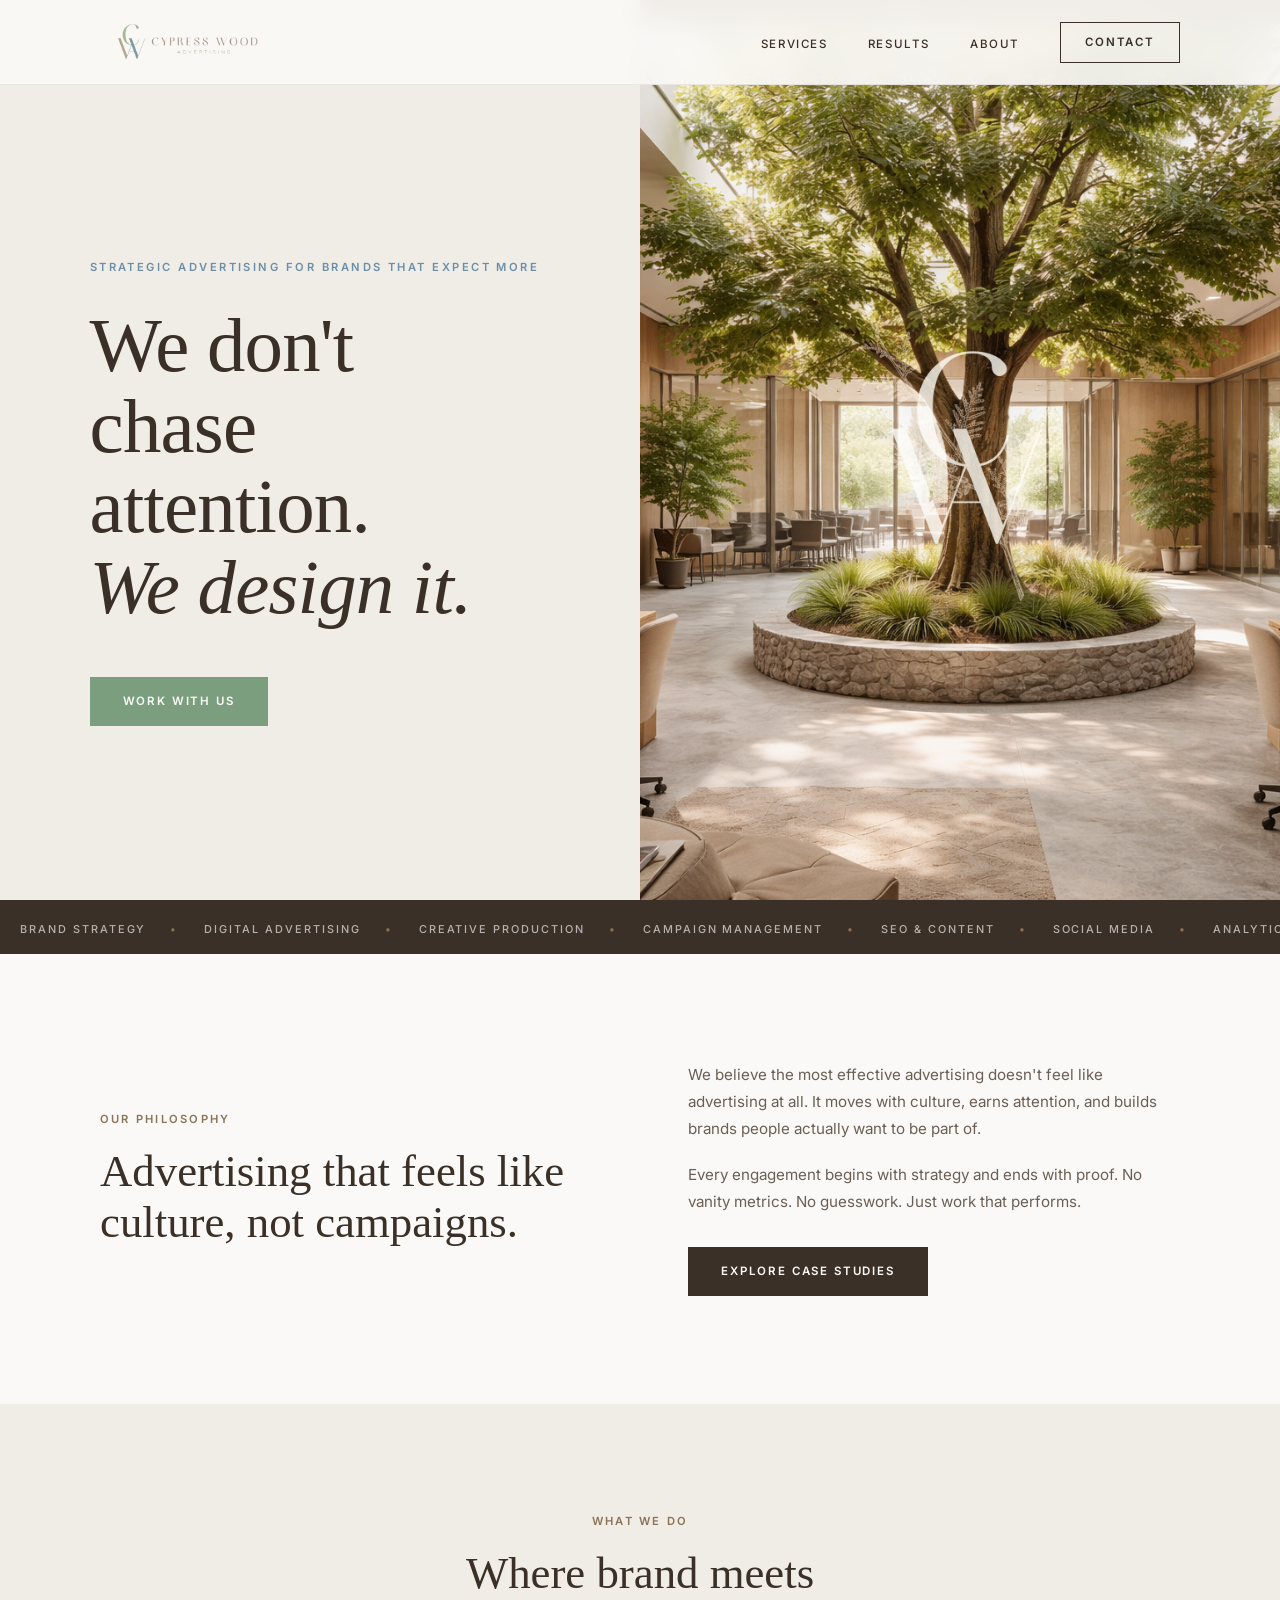
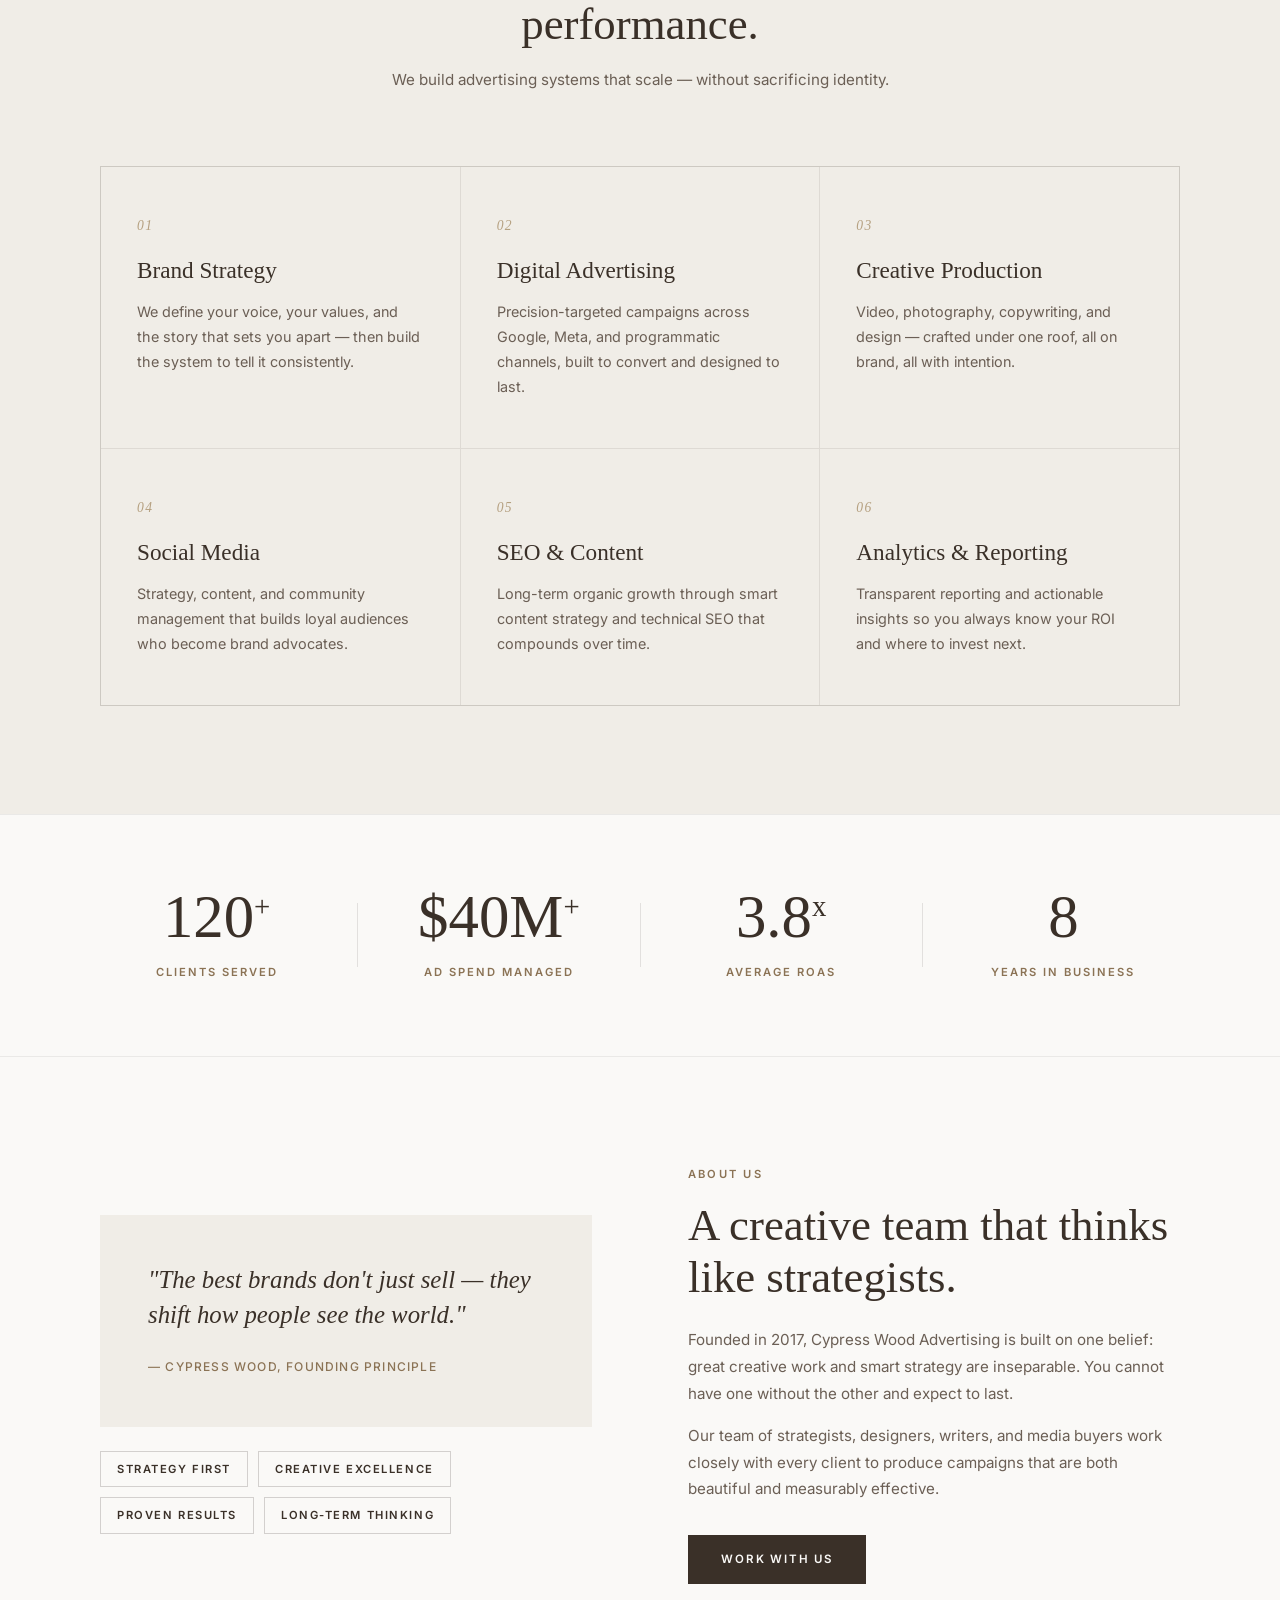
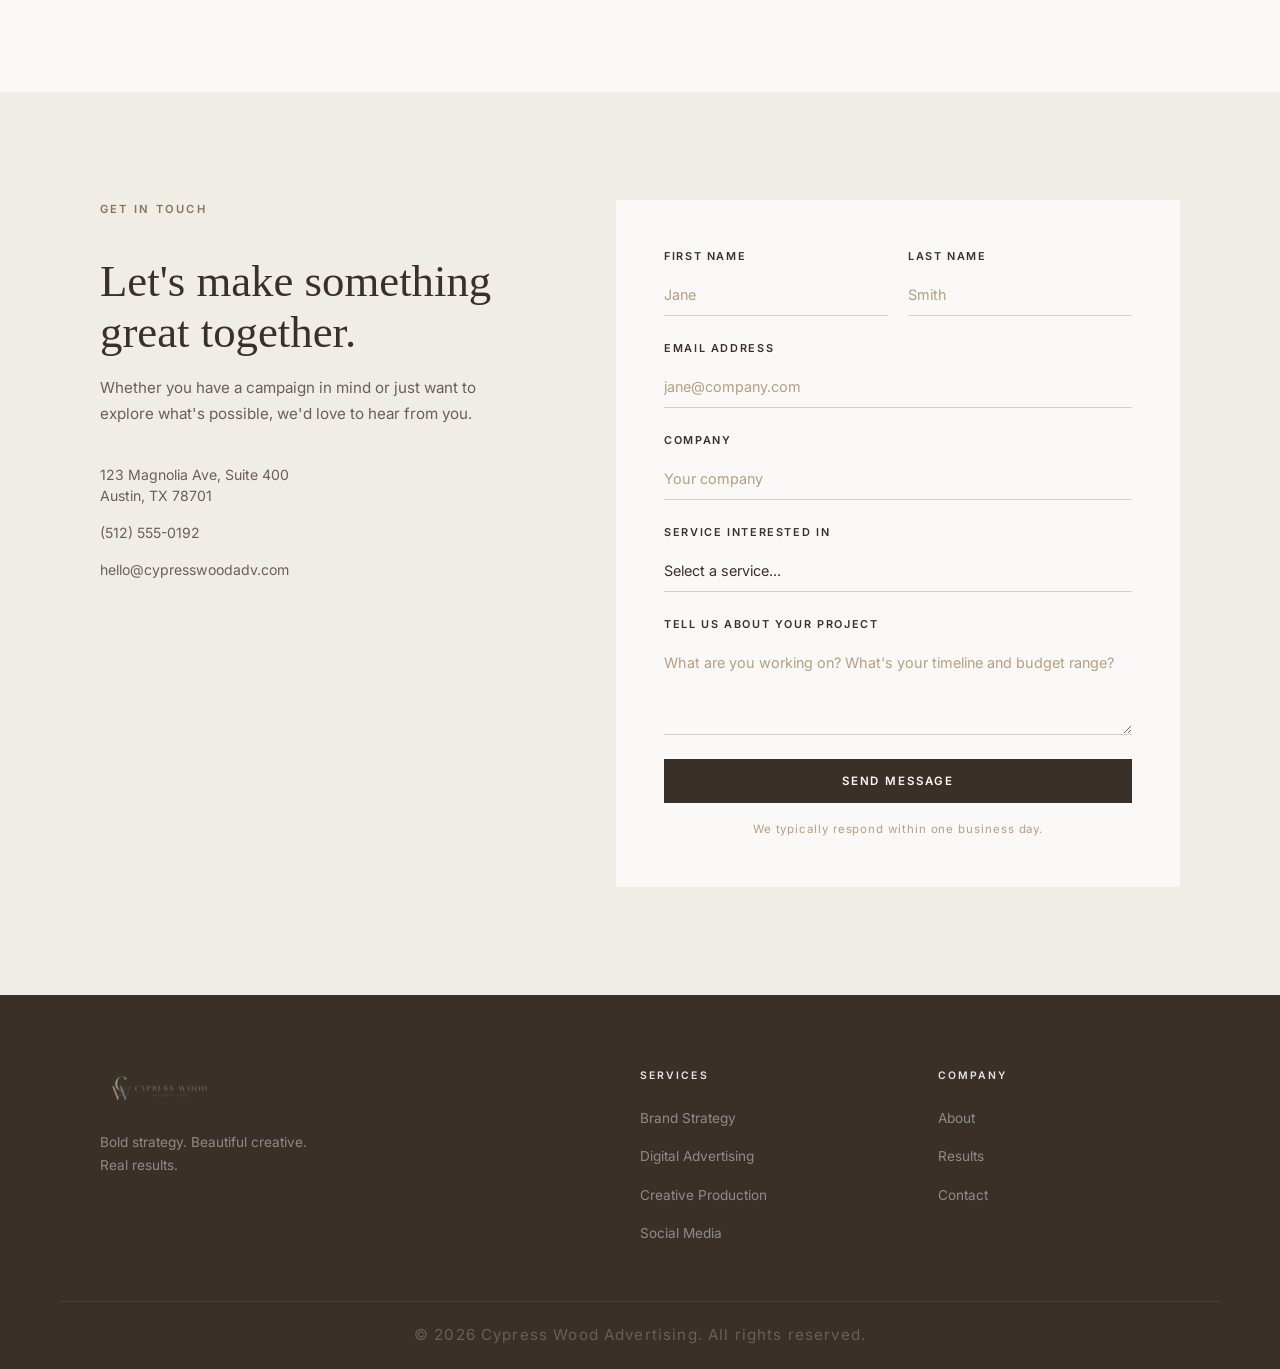
==== index.html @ 756e619f "Initial commit — Cypress Wood Advertising landing page" ====
<!DOCTYPE html>
<html lang="en">
<head>
  <meta charset="UTF-8" />
  <meta name="viewport" content="width=device-width, initial-scale=1.0" />
  <title>Cypress Wood Advertising</title>
  <link rel="stylesheet" href="css/styles.css" />
  <link rel="preconnect" href="https://fonts.googleapis.com" />
  <link rel="preconnect" href="https://fonts.gstatic.com" crossorigin />
  <link href="https://fonts.googleapis.com/css2?family=Cormorant+Garant:ital,wght@0,300;0,400;0,500;0,600;1,300;1,400;1,500&family=Inter:wght@300;400;500;600&display=swap" rel="stylesheet" />
</head>
<body>

  <!-- NAV -->
  <header class="nav-wrapper">
    <nav class="nav container">
      <a href="#" class="nav-logo">
        <img src="assets/images/logo.png" alt="Cypress Wood Advertising" class="logo-img" />
      </a>
      <ul class="nav-links">
        <li><a href="#services">Services</a></li>
        <li><a href="#work">Results</a></li>
        <li><a href="#about">About</a></li>
        <li><a href="#contact" class="btn btn-outline-nav">Contact</a></li>
      </ul>
      <button class="nav-toggle" aria-label="Toggle menu">
        <span></span><span></span><span></span>
      </button>
    </nav>
  </header>

  <!-- HERO -->
  <section class="hero">
    <div class="hero-left">
      <div class="hero-content">
        <p class="hero-eyebrow">Strategic Advertising for Brands That Expect More</p>
        <h1>We don't chase<br />attention.<br /><em>We design it.</em></h1>
        <a href="#contact" class="btn btn-hero">Work With Us</a>
      </div>
    </div>
    <div class="hero-right">
      <img src="assets/images/hero-bg.jpg" alt="Cypress Wood Advertising office" class="hero-img" />
      <img src="assets/images/logo-overlay.png" alt="" class="hero-overlay-logo" aria-hidden="true" />
    </div>
  </section>

  <!-- MARQUEE STRIP -->
  <div class="marquee-strip">
    <div class="marquee-track">
      <span>Brand Strategy</span><span class="dot">&bull;</span>
      <span>Digital Advertising</span><span class="dot">&bull;</span>
      <span>Creative Production</span><span class="dot">&bull;</span>
      <span>Campaign Management</span><span class="dot">&bull;</span>
      <span>SEO &amp; Content</span><span class="dot">&bull;</span>
      <span>Social Media</span><span class="dot">&bull;</span>
      <span>Analytics &amp; Reporting</span><span class="dot">&bull;</span>
      <span>Brand Strategy</span><span class="dot">&bull;</span>
      <span>Digital Advertising</span><span class="dot">&bull;</span>
      <span>Creative Production</span><span class="dot">&bull;</span>
      <span>Campaign Management</span><span class="dot">&bull;</span>
      <span>SEO &amp; Content</span><span class="dot">&bull;</span>
      <span>Social Media</span><span class="dot">&bull;</span>
      <span>Analytics &amp; Reporting</span><span class="dot">&bull;</span>
    </div>
  </div>

  <!-- INTRO SPLIT -->
  <section class="intro section" id="work">
    <div class="container intro-layout">
      <div class="intro-left">
        <p class="section-label">Our Philosophy</p>
        <h2>Advertising that feels like culture, not campaigns.</h2>
      </div>
      <div class="intro-right">
        <p>We believe the most effective advertising doesn't feel like advertising at all. It moves with culture, earns attention, and builds brands people actually want to be part of.</p>
        <p>Every engagement begins with strategy and ends with proof. No vanity metrics. No guesswork. Just work that performs.</p>
        <a href="#contact" class="btn btn-primary">Explore Case Studies</a>
      </div>
    </div>
  </section>

  <!-- SERVICES -->
  <section class="services section" id="services">
    <div class="container">
      <div class="section-header">
        <p class="section-label">What We Do</p>
        <h2>Where brand meets performance.</h2>
        <p class="section-sub">We build advertising systems that scale — without sacrificing identity.</p>
      </div>
      <div class="services-grid">
        <div class="service-card">
          <span class="service-num">01</span>
          <h3>Brand Strategy</h3>
          <p>We define your voice, your values, and the story that sets you apart — then build the system to tell it consistently.</p>
        </div>
        <div class="service-card">
          <span class="service-num">02</span>
          <h3>Digital Advertising</h3>
          <p>Precision-targeted campaigns across Google, Meta, and programmatic channels, built to convert and designed to last.</p>
        </div>
        <div class="service-card">
          <span class="service-num">03</span>
          <h3>Creative Production</h3>
          <p>Video, photography, copywriting, and design — crafted under one roof, all on brand, all with intention.</p>
        </div>
        <div class="service-card">
          <span class="service-num">04</span>
          <h3>Social Media</h3>
          <p>Strategy, content, and community management that builds loyal audiences who become brand advocates.</p>
        </div>
        <div class="service-card">
          <span class="service-num">05</span>
          <h3>SEO &amp; Content</h3>
          <p>Long-term organic growth through smart content strategy and technical SEO that compounds over time.</p>
        </div>
        <div class="service-card">
          <span class="service-num">06</span>
          <h3>Analytics &amp; Reporting</h3>
          <p>Transparent reporting and actionable insights so you always know your ROI and where to invest next.</p>
        </div>
      </div>
    </div>
  </section>

  <!-- STATS -->
  <section class="stats-section">
    <div class="container stats-grid">
      <div class="stat">
        <span class="stat-number">120<sup>+</sup></span>
        <span class="stat-label">Clients Served</span>
      </div>
      <div class="stat-divider"></div>
      <div class="stat">
        <span class="stat-number">$40M<sup>+</sup></span>
        <span class="stat-label">Ad Spend Managed</span>
      </div>
      <div class="stat-divider"></div>
      <div class="stat">
        <span class="stat-number">3.8<sup>x</sup></span>
        <span class="stat-label">Average ROAS</span>
      </div>
      <div class="stat-divider"></div>
      <div class="stat">
        <span class="stat-number">8</span>
        <span class="stat-label">Years in Business</span>
      </div>
    </div>
  </section>

  <!-- ABOUT -->
  <section class="about section" id="about">
    <div class="container about-layout">
      <div class="about-visual">
        <div class="about-quote">
          <blockquote>"The best brands don't just sell — they shift how people see the world."</blockquote>
          <cite>— Cypress Wood, Founding Principle</cite>
        </div>
        <div class="about-tags">
          <span>Strategy First</span>
          <span>Creative Excellence</span>
          <span>Proven Results</span>
          <span>Long-Term Thinking</span>
        </div>
      </div>
      <div class="about-text">
        <p class="section-label">About Us</p>
        <h2>A creative team that thinks like strategists.</h2>
        <p>Founded in 2017, Cypress Wood Advertising is built on one belief: great creative work and smart strategy are inseparable. You cannot have one without the other and expect to last.</p>
        <p>Our team of strategists, designers, writers, and media buyers work closely with every client to produce campaigns that are both beautiful and measurably effective.</p>
        <a href="#contact" class="btn btn-primary">Work With Us</a>
      </div>
    </div>
  </section>

  <!-- CONTACT -->
  <section class="contact section" id="contact">
    <div class="container contact-layout">
      <div class="contact-text">
        <p class="section-label">Get In Touch</p>
        <h2>Let's make something great together.</h2>
        <p>Whether you have a campaign in mind or just want to explore what's possible, we'd love to hear from you.</p>
        <ul class="contact-info">
          <li>123 Magnolia Ave, Suite 400<br />Austin, TX 78701</li>
          <li>(512) 555-0192</li>
          <li>hello@cypresswoodadv.com</li>
        </ul>
      </div>
      <form class="contact-form" id="contactForm" novalidate>
        <div class="form-row">
          <div class="form-group">
            <label for="firstName">First Name</label>
            <input type="text" id="firstName" name="firstName" placeholder="Jane" required />
          </div>
          <div class="form-group">
            <label for="lastName">Last Name</label>
            <input type="text" id="lastName" name="lastName" placeholder="Smith" required />
          </div>
        </div>
        <div class="form-group">
          <label for="email">Email Address</label>
          <input type="email" id="email" name="email" placeholder="jane@company.com" required />
        </div>
        <div class="form-group">
          <label for="company">Company</label>
          <input type="text" id="company" name="company" placeholder="Your company" />
        </div>
        <div class="form-group">
          <label for="service">Service Interested In</label>
          <select id="service" name="service">
            <option value="">Select a service...</option>
            <option value="brand-strategy">Brand Strategy</option>
            <option value="digital-advertising">Digital Advertising</option>
            <option value="creative-production">Creative Production</option>
            <option value="social-media">Social Media</option>
            <option value="seo-content">SEO &amp; Content</option>
            <option value="other">Other / Not Sure Yet</option>
          </select>
        </div>
        <div class="form-group">
          <label for="message">Tell Us About Your Project</label>
          <textarea id="message" name="message" rows="4" placeholder="What are you working on? What's your timeline and budget range?"></textarea>
        </div>
        <button type="submit" class="btn btn-primary btn-full">Send Message</button>
        <p class="form-note">We typically respond within one business day.</p>
      </form>
    </div>
  </section>

  <!-- FOOTER -->
  <footer class="footer">
    <div class="container footer-layout">
      <div class="footer-brand">
        <a href="#" class="nav-logo footer-logo">
          <img src="assets/images/logo.png" alt="Cypress Wood Advertising" class="logo-img logo-img-footer" />
        </a>
        <p>Bold strategy. Beautiful creative.<br />Real results.</p>
      </div>
      <div class="footer-links">
        <h4>Services</h4>
        <ul>
          <li><a href="#services">Brand Strategy</a></li>
          <li><a href="#services">Digital Advertising</a></li>
          <li><a href="#services">Creative Production</a></li>
          <li><a href="#services">Social Media</a></li>
        </ul>
      </div>
      <div class="footer-links">
        <h4>Company</h4>
        <ul>
          <li><a href="#about">About</a></li>
          <li><a href="#work">Results</a></li>
          <li><a href="#contact">Contact</a></li>
        </ul>
      </div>
    </div>
    <div class="footer-bottom container">
      <p>&copy; 2026 Cypress Wood Advertising. All rights reserved.</p>
    </div>
  </footer>

  <script src="js/main.js"></script>
</body>
</html>
---- css/styles.css ----
/* ===========================
   RESET & BASE
=========================== */
*, *::before, *::after {
  box-sizing: border-box;
  margin: 0;
  padding: 0;
}

html {
  scroll-behavior: smooth;
  font-size: 16px;
}

body {
  font-family: 'Inter', sans-serif;
  color: #3a3028;
  background: #faf9f7;
  line-height: 1.65;
}

img { max-width: 100%; display: block; }
a { text-decoration: none; color: inherit; }
ul { list-style: none; }

.container {
  max-width: 1160px;
  margin: 0 auto;
  padding: 0 40px;
}

.section { padding: 108px 0; }

/* ===========================
   TYPOGRAPHY
=========================== */
h1 {
  font-family: 'Cormorant Garant', Georgia, serif;
  font-size: clamp(3rem, 6vw, 5.5rem);
  font-weight: 400;
  line-height: 1.05;
  letter-spacing: -0.01em;
}

h1 em {
  font-style: italic;
  font-weight: 300;
}

h2 {
  font-family: 'Cormorant Garant', Georgia, serif;
  font-size: clamp(2rem, 3.5vw, 3rem);
  font-weight: 400;
  line-height: 1.15;
}

h3 {
  font-family: 'Cormorant Garant', Georgia, serif;
  font-size: 1.45rem;
  font-weight: 500;
  line-height: 1.2;
}

p {
  font-size: 0.95rem;
  color: #6b5f55;
  line-height: 1.75;
}

.section-label {
  font-family: 'Inter', sans-serif;
  font-size: 0.7rem;
  font-weight: 600;
  letter-spacing: 0.2em;
  text-transform: uppercase;
  color: #8b7355;
  margin-bottom: 16px;
  display: block;
}

.section-header {
  text-align: center;
  max-width: 580px;
  margin: 0 auto 72px;
}

.section-sub {
  margin-top: 16px;
  font-size: 0.95rem;
}

/* ===========================
   BUTTONS
=========================== */
.btn {
  display: inline-block;
  font-family: 'Inter', sans-serif;
  font-size: 0.72rem;
  font-weight: 600;
  letter-spacing: 0.16em;
  text-transform: uppercase;
  padding: 14px 32px;
  border: 1.5px solid transparent;
  cursor: pointer;
  transition: all 0.25s ease;
}

.btn-primary {
  background: #3a3028;
  color: #faf9f7;
  border-color: #3a3028;
}
.btn-primary:hover {
  background: #8b7355;
  border-color: #8b7355;
}

.btn-outline-nav {
  border-color: #3a3028;
  color: #3a3028;
  padding: 10px 24px;
}
.btn-outline-nav:hover {
  background: #3a3028;
  color: #faf9f7;
}

.btn-hero {
  border: 1.5px solid #7a9e7e;
  color: #faf9f7;
  background: #7a9e7e;
  margin-top: 48px;
}
.btn-hero:hover {
  background: #5f8563;
  border-color: #5f8563;
  color: #faf9f7;
}

.btn-full { width: 100%; text-align: center; }

/* ===========================
   LOGO
=========================== */
.nav-logo {
  display: flex;
  align-items: center;
}

.logo-img {
  height: 65px;
  width: auto;
  display: block;
}

.logo-img-footer {
  height: 44px;
  opacity: 0.85;
}

/* ===========================
   NAV
=========================== */
.nav-wrapper {
  position: fixed;
  top: 0; left: 0; right: 0;
  z-index: 100;
  background: rgba(250,249,247,0.92);
  backdrop-filter: blur(12px);
  border-bottom: 1px solid rgba(58,48,40,0.08);
  transition: box-shadow 0.3s;
}

.nav-wrapper.scrolled {
  box-shadow: 0 2px 20px rgba(58,48,40,0.07);
}

.nav {
  display: flex;
  align-items: center;
  justify-content: space-between;
  height: 84px;
}

.nav-links {
  display: flex;
  align-items: center;
  gap: 40px;
}

.nav-links > li > a:not(.btn) {
  font-size: 0.72rem;
  font-weight: 500;
  letter-spacing: 0.14em;
  text-transform: uppercase;
  color: #3a3028;
  transition: color 0.2s;
}

.nav-links > li > a:not(.btn):hover { color: #8b7355; }

.nav-toggle {
  display: none;
  flex-direction: column;
  gap: 5px;
  background: none;
  border: none;
  cursor: pointer;
  padding: 4px;
}

.nav-toggle span {
  display: block;
  width: 24px;
  height: 1.5px;
  background: #3a3028;
  transition: all 0.25s;
}

/* ===========================
   HERO
=========================== */
.hero {
  display: grid;
  grid-template-columns: 1fr 1fr;
  min-height: 100vh;
  overflow: hidden;
}

.hero-left {
  background: #f0ede7;
  display: flex;
  align-items: center;
  padding: 80px 56px 80px 7vw;
  padding-top: calc(84px + 80px);
}

.hero-content {
  max-width: 420px;
}

.hero-right {
  overflow: hidden;
  position: relative;
}

.hero-img {
  width: 100%;
  height: 100%;
  object-fit: cover;
  object-position: center top;
  display: block;
}

.hero-overlay-logo {
  position: absolute;
  top: 50%;
  left: 50%;
  transform: translate(-50%, -50%);
  width: 65%;
  max-width: 420px;
  mix-blend-mode: screen;
  opacity: 0.85;
  pointer-events: none;
}

.hero-eyebrow {
  font-size: 0.7rem;
  font-weight: 600;
  letter-spacing: 0.22em;
  text-transform: uppercase;
  color: #6b8fa8;
  margin-bottom: 28px;
  white-space: nowrap;
}

.hero h1 { color: #3a3028; }

/* ===========================
   MARQUEE
=========================== */
.marquee-strip {
  background: #3a3028;
  overflow: hidden;
  padding: 14px 0;
  white-space: nowrap;
}

.marquee-track {
  display: inline-block;
  animation: marquee 30s linear infinite;
}

.marquee-track span {
  font-size: 0.68rem;
  font-weight: 500;
  letter-spacing: 0.18em;
  text-transform: uppercase;
  color: rgba(250,249,247,0.65);
  padding: 0 20px;
}

.marquee-track .dot {
  color: #8b7355;
  padding: 0 4px;
  letter-spacing: 0;
}

@keyframes marquee {
  from { transform: translateX(0); }
  to   { transform: translateX(-50%); }
}

/* ===========================
   INTRO
=========================== */
.intro { background: #faf9f7; }

.intro-layout {
  display: grid;
  grid-template-columns: 1fr 1fr;
  gap: 96px;
  align-items: center;
}

.intro-left h2 { margin-top: 12px; }

.intro-right p { margin-bottom: 20px; }
.intro-right .btn { margin-top: 12px; }

/* ===========================
   SERVICES
=========================== */
.services { background: #f0ede7; }

.services-grid {
  display: grid;
  grid-template-columns: repeat(3, 1fr);
  gap: 1px;
  background: rgba(58,48,40,0.1);
  border: 1px solid rgba(58,48,40,0.1);
}

.service-card {
  background: #f0ede7;
  padding: 48px 36px;
  transition: background 0.25s;
}

.service-card:hover { background: #faf9f7; }

.service-num {
  display: block;
  font-family: 'Cormorant Garant', serif;
  font-size: 0.85rem;
  font-style: italic;
  color: #b5a080;
  margin-bottom: 20px;
  letter-spacing: 0.1em;
}

.service-card h3 { margin-bottom: 14px; color: #3a3028; }
.service-card p { font-size: 0.9rem; }

/* ===========================
   STATS
=========================== */
.stats-section {
  background: #faf9f7;
  border-top: 1px solid rgba(58,48,40,0.08);
  border-bottom: 1px solid rgba(58,48,40,0.08);
  padding: 72px 0;
}

.stats-grid {
  display: flex;
  align-items: center;
  justify-content: space-between;
  gap: 24px;
}

.stat { text-align: center; flex: 1; }

.stat-number {
  display: block;
  font-family: 'Cormorant Garant', Georgia, serif;
  font-size: 3.8rem;
  font-weight: 300;
  color: #3a3028;
  line-height: 1;
  margin-bottom: 10px;
}

.stat-number sup {
  font-size: 1.8rem;
  vertical-align: super;
  font-weight: 300;
}

.stat-label {
  font-size: 0.7rem;
  font-weight: 600;
  letter-spacing: 0.18em;
  text-transform: uppercase;
  color: #8b7355;
}

.stat-divider {
  width: 1px;
  height: 64px;
  background: rgba(58,48,40,0.12);
  flex-shrink: 0;
}

/* ===========================
   ABOUT
=========================== */
.about { background: #faf9f7; }

.about-layout {
  display: grid;
  grid-template-columns: 1fr 1fr;
  gap: 96px;
  align-items: center;
}

.about-quote {
  background: #f0ede7;
  padding: 48px;
  margin-bottom: 24px;
}

blockquote {
  font-family: 'Cormorant Garant', Georgia, serif;
  font-size: 1.55rem;
  font-style: italic;
  font-weight: 300;
  line-height: 1.4;
  color: #3a3028;
  margin-bottom: 20px;
}

cite {
  font-size: 0.75rem;
  font-weight: 500;
  letter-spacing: 0.1em;
  text-transform: uppercase;
  color: #8b7355;
  font-style: normal;
}

.about-tags {
  display: flex;
  flex-wrap: wrap;
  gap: 10px;
}

.about-tags span {
  font-size: 0.7rem;
  font-weight: 600;
  letter-spacing: 0.14em;
  text-transform: uppercase;
  color: #3a3028;
  border: 1.5px solid rgba(58,48,40,0.2);
  padding: 8px 16px;
}

.about-text h2 { margin-bottom: 24px; margin-top: 12px; }
.about-text p { margin-bottom: 16px; }
.about-text .btn { margin-top: 16px; }

/* ===========================
   CONTACT
=========================== */
.contact { background: #f0ede7; }

.contact-layout {
  display: grid;
  grid-template-columns: 1fr 1.3fr;
  gap: 96px;
  align-items: start;
}

.contact-text h2 { margin-bottom: 16px; margin-top: 12px; }
.contact-text > p { margin-bottom: 36px; }

.contact-info {
  display: flex;
  flex-direction: column;
  gap: 16px;
}

.contact-info li {
  font-size: 0.88rem;
  color: #6b5f55;
  line-height: 1.5;
}

/* Form */
.contact-form {
  background: #faf9f7;
  padding: 48px;
}

.form-row {
  display: grid;
  grid-template-columns: 1fr 1fr;
  gap: 20px;
}

.form-group {
  display: flex;
  flex-direction: column;
  gap: 8px;
  margin-bottom: 24px;
}

.form-group label {
  font-size: 0.68rem;
  font-weight: 600;
  letter-spacing: 0.15em;
  text-transform: uppercase;
  color: #3a3028;
}

.form-group input,
.form-group select,
.form-group textarea {
  padding: 12px 0;
  border: none;
  border-bottom: 1.5px solid rgba(58,48,40,0.2);
  background: transparent;
  font-family: 'Inter', sans-serif;
  font-size: 0.9rem;
  color: #3a3028;
  outline: none;
  transition: border-color 0.2s;
  border-radius: 0;
  appearance: none;
}

.form-group input::placeholder,
.form-group select::placeholder,
.form-group textarea::placeholder {
  color: #b5a080;
}

.form-group input:focus,
.form-group select:focus,
.form-group textarea:focus {
  border-bottom-color: #3a3028;
}

.form-group input.error,
.form-group select.error,
.form-group textarea.error {
  border-bottom-color: #a04040;
}

.form-group textarea { resize: vertical; }

.form-note {
  text-align: center;
  font-size: 0.72rem;
  letter-spacing: 0.08em;
  color: #b5a080;
  margin-top: 16px;
}

.form-success {
  text-align: center;
  padding: 48px 32px;
}

.form-success p:first-child {
  font-family: 'Cormorant Garant', serif;
  font-size: 2.5rem;
  font-style: italic;
  color: #3a3028;
  margin-bottom: 12px;
}

.form-success p:last-child {
  font-size: 0.85rem;
  letter-spacing: 0.1em;
  text-transform: uppercase;
  color: #8b7355;
}

/* ===========================
   FOOTER
=========================== */
.footer {
  background: #3a3028;
  color: rgba(250,249,247,0.55);
  padding-top: 72px;
}

.footer .logo-name { color: rgba(250,249,247,0.9); }
.footer .logo-sub { color: #b5a080; }

.footer-layout {
  display: grid;
  grid-template-columns: 2fr 1fr 1fr;
  gap: 56px;
  padding-bottom: 56px;
  border-bottom: 1px solid rgba(250,249,247,0.08);
}

.footer-brand .nav-logo { margin-bottom: 20px; }
.footer-brand p { font-size: 0.85rem; line-height: 1.7; color: rgba(250,249,247,0.45); }

.footer-links h4 {
  font-family: 'Inter', sans-serif;
  font-size: 0.65rem;
  font-weight: 600;
  letter-spacing: 0.2em;
  text-transform: uppercase;
  color: rgba(250,249,247,0.9);
  margin-bottom: 20px;
}

.footer-links ul { display: flex; flex-direction: column; gap: 12px; }

.footer-links a {
  font-size: 0.85rem;
  color: rgba(250,249,247,0.45);
  transition: color 0.2s;
}
.footer-links a:hover { color: #b5a080; }

.footer-bottom {
  padding: 20px 40px;
  font-size: 0.72rem;
  letter-spacing: 0.1em;
  text-align: center;
  color: rgba(250,249,247,0.3);
}

/* ===========================
   RESPONSIVE
=========================== */
@media (max-width: 960px) {
  .container { padding: 0 28px; }
  .services-grid { grid-template-columns: repeat(2, 1fr); }
  .stats-grid { flex-wrap: wrap; justify-content: center; gap: 40px; }
  .stat-divider { display: none; }
  .stat { min-width: 140px; }
  .intro-layout,
  .about-layout,
  .contact-layout { grid-template-columns: 1fr; gap: 56px; }
  .footer-layout { grid-template-columns: 1fr 1fr; }
  .footer-brand { grid-column: 1 / -1; }
}

@media (max-width: 640px) {
  .container { padding: 0 20px; }
  .section { padding: 72px 0; }

  .nav-links {
    display: none;
    flex-direction: column;
    align-items: flex-start;
    gap: 0;
    position: absolute;
    top: 76px; left: 0; right: 0;
    background: #faf9f7;
    border-bottom: 1px solid rgba(58,48,40,0.1);
    padding: 12px 20px 20px;
  }
  .nav-links.open { display: flex; }
  .nav-links li { width: 100%; padding: 12px 0; border-bottom: 1px solid rgba(58,48,40,0.06); }
  .nav-toggle { display: flex; }

  .services-grid { grid-template-columns: 1fr; }
  .form-row { grid-template-columns: 1fr; }
  .contact-form { padding: 28px 20px; }
  .about-quote { padding: 32px 24px; }
  .footer-layout { grid-template-columns: 1fr; }
  .footer-bottom { padding: 20px; }
}
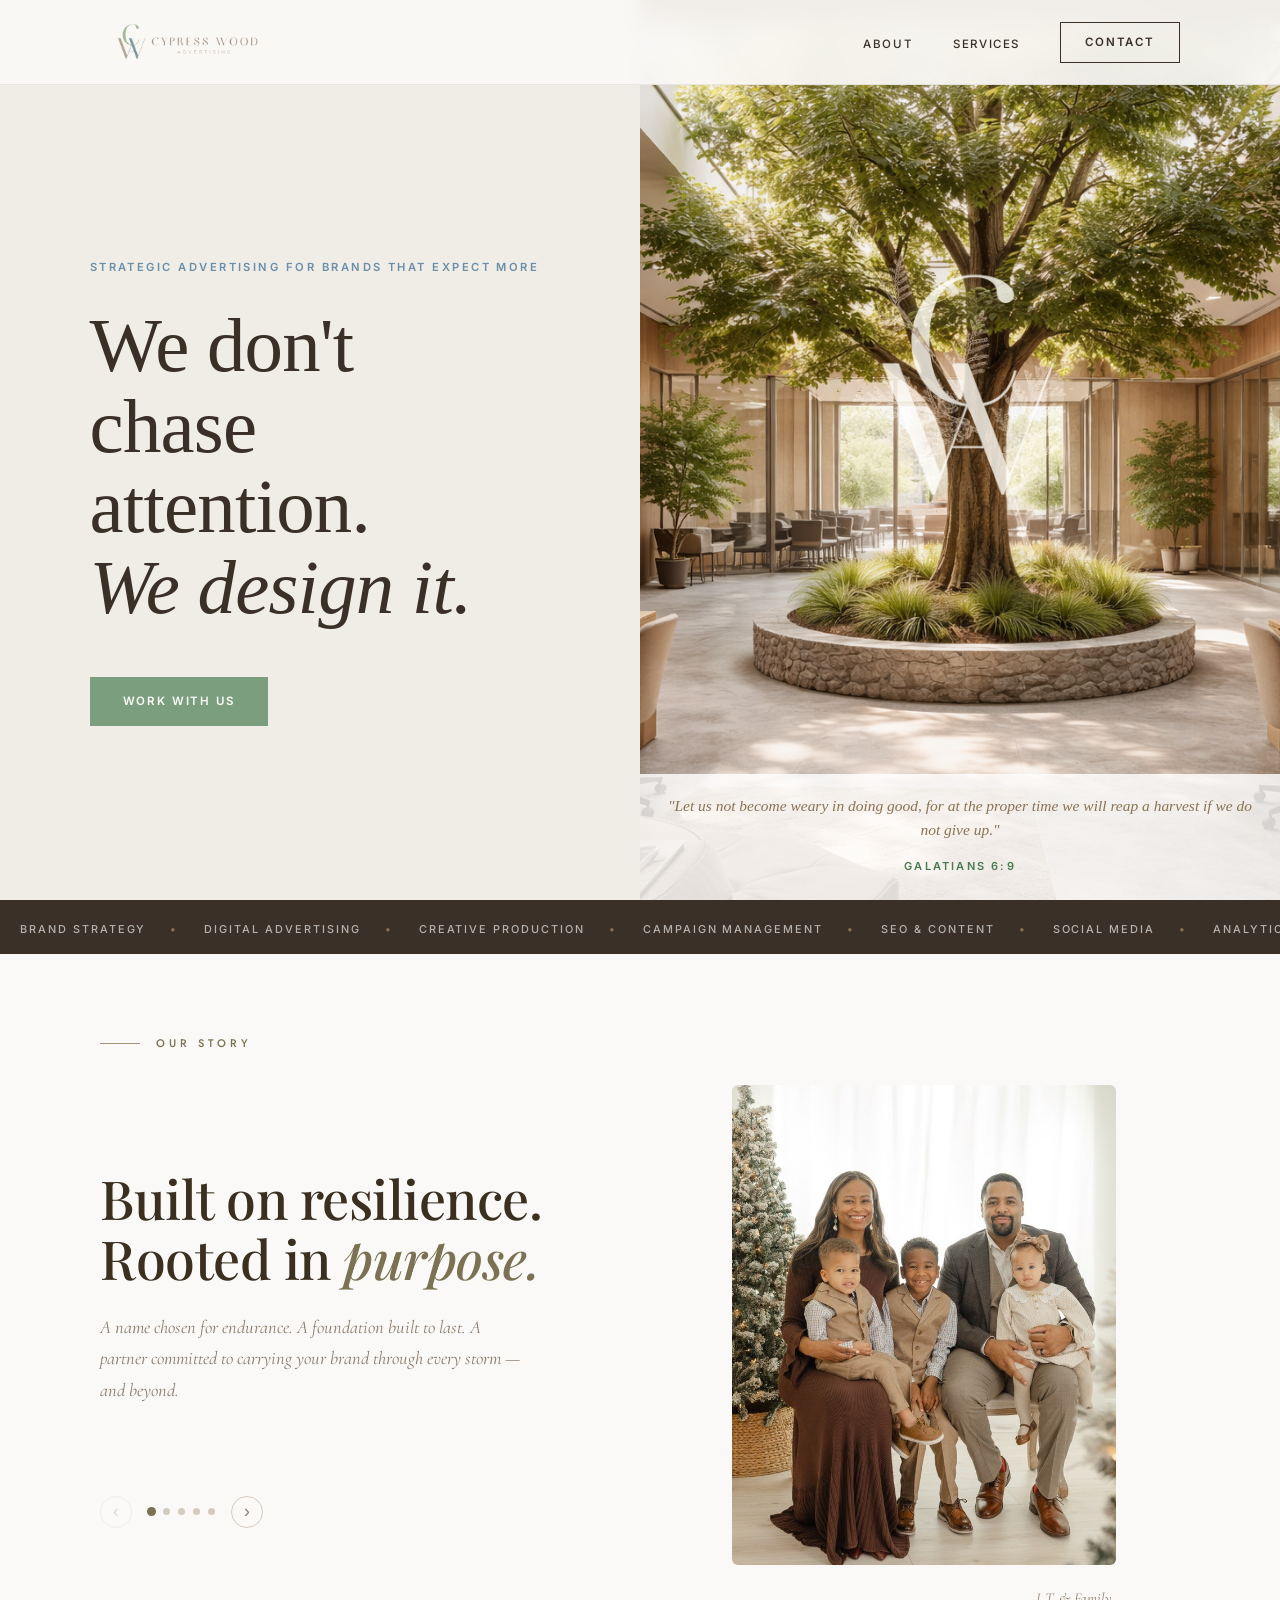
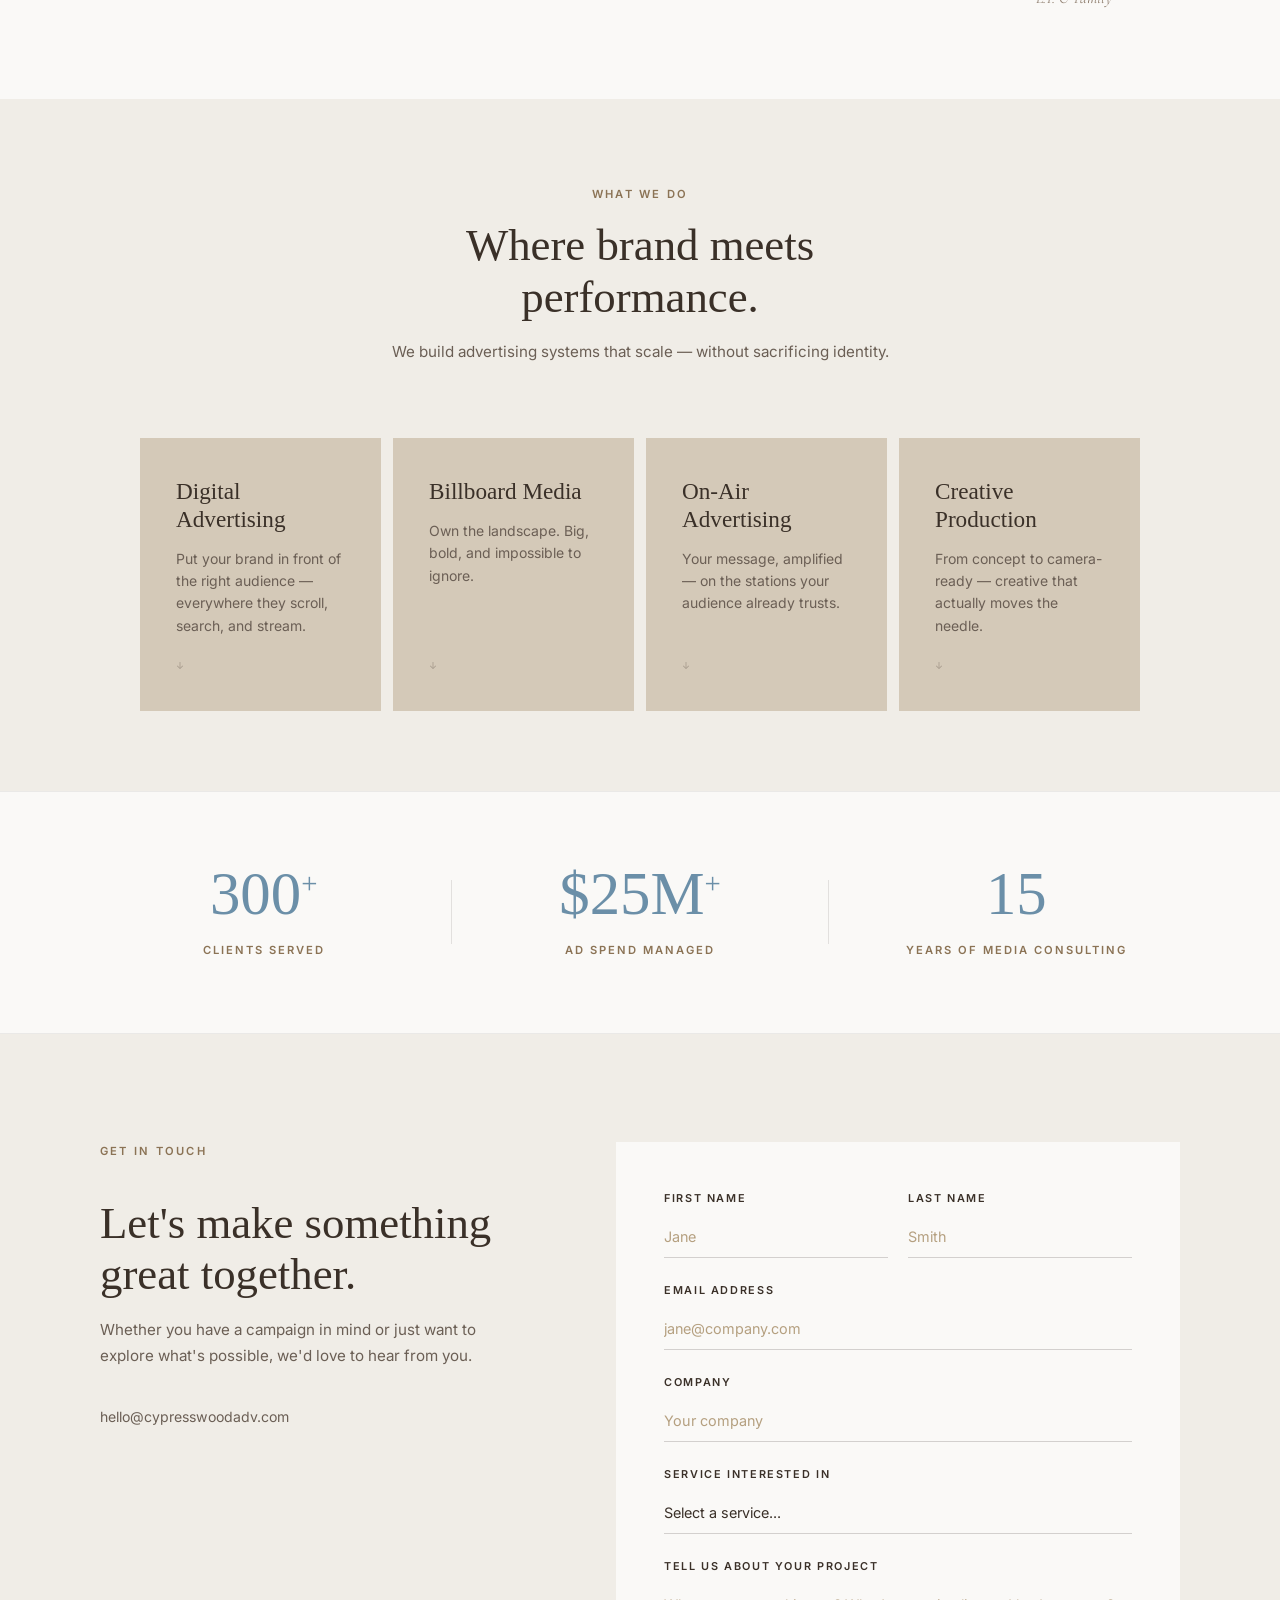
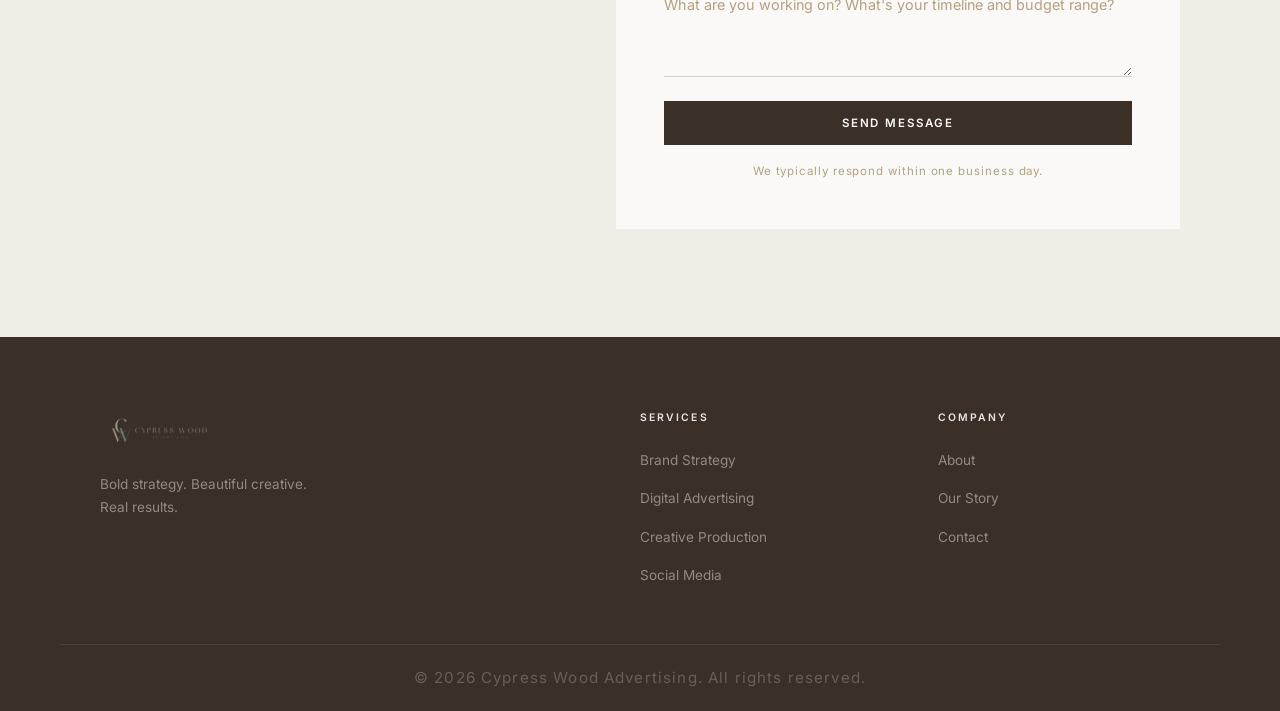
==== commit debb9e31: "Major content and interaction overhaul - Replace Our Philosophy section with Our Story carousel (5 s" ====
--- a/index.html
+++ b/index.html
@@ -7,7 +7,7 @@
   <link rel="stylesheet" href="css/styles.css" />
   <link rel="preconnect" href="https://fonts.googleapis.com" />
   <link rel="preconnect" href="https://fonts.gstatic.com" crossorigin />
-  <link href="https://fonts.googleapis.com/css2?family=Cormorant+Garant:ital,wght@0,300;0,400;0,500;0,600;1,300;1,400;1,500&family=Inter:wght@300;400;500;600&display=swap" rel="stylesheet" />
+  <link href="https://fonts.googleapis.com/css2?family=Cormorant+Garamond:ital,wght@0,300;0,400;0,500;0,600;1,300;1,400&family=Cormorant+Garant:ital,wght@0,300;0,400;0,500;0,600;1,300;1,400;1,500&family=Inter:wght@300;400;500;600&family=Jost:wght@300;400;500&family=Playfair+Display:ital,wght@0,400;0,500;0,600;0,700;1,400;1,500&display=swap" rel="stylesheet" />
 </head>
 <body>
 
@@ -18,9 +18,8 @@
         <img src="assets/images/logo.png" alt="Cypress Wood Advertising" class="logo-img" />
       </a>
       <ul class="nav-links">
+        <li><a href="#about">About</a></li>
         <li><a href="#services">Services</a></li>
-        <li><a href="#work">Results</a></li>
-        <li><a href="#about">About</a></li>
         <li><a href="#contact" class="btn btn-outline-nav">Contact</a></li>
       </ul>
       <button class="nav-toggle" aria-label="Toggle menu">
@@ -33,6 +32,11 @@
   <section class="hero">
     <div class="hero-left">
       <div class="hero-content">
+        <img src="assets/images/logo-overlay.png" alt="" class="hero-mobile-logo" aria-hidden="true" />
+        <blockquote class="hero-scripture hero-scripture-mobile">
+          <p>"Let us not become weary in doing good, for at the proper time we will reap a harvest if we do not give up."</p>
+          <cite>Galatians 6:9</cite>
+        </blockquote>
         <p class="hero-eyebrow">Strategic Advertising for Brands That Expect More</p>
         <h1>We don't chase<br />attention.<br /><em>We design it.</em></h1>
         <a href="#contact" class="btn btn-hero">Work With Us</a>
@@ -40,7 +44,13 @@
     </div>
     <div class="hero-right">
       <img src="assets/images/hero-bg.jpg" alt="Cypress Wood Advertising office" class="hero-img" />
-      <img src="assets/images/logo-overlay.png" alt="" class="hero-overlay-logo" aria-hidden="true" />
+      <div class="hero-right-content">
+        <img src="assets/images/logo-overlay.png" alt="" class="hero-overlay-logo" aria-hidden="true" />
+        <blockquote class="hero-scripture">
+          <p>"Let us not become weary in doing good, for at the proper time we will reap a harvest if we do not give up."</p>
+          <cite>Galatians 6:9</cite>
+        </blockquote>
+      </div>
     </div>
   </section>
 
@@ -54,6 +64,9 @@
       <span>SEO &amp; Content</span><span class="dot">&bull;</span>
       <span>Social Media</span><span class="dot">&bull;</span>
       <span>Analytics &amp; Reporting</span><span class="dot">&bull;</span>
+      <span>On-Air Advertising</span><span class="dot">&bull;</span>
+      <span>Billboard Advertising</span><span class="dot">&bull;</span>
+      <span>Print Advertising</span><span class="dot">&bull;</span>
       <span>Brand Strategy</span><span class="dot">&bull;</span>
       <span>Digital Advertising</span><span class="dot">&bull;</span>
       <span>Creative Production</span><span class="dot">&bull;</span>
@@ -61,21 +74,86 @@
       <span>SEO &amp; Content</span><span class="dot">&bull;</span>
       <span>Social Media</span><span class="dot">&bull;</span>
       <span>Analytics &amp; Reporting</span><span class="dot">&bull;</span>
+      <span>On-Air Advertising</span><span class="dot">&bull;</span>
+      <span>Billboard Advertising</span><span class="dot">&bull;</span>
+      <span>Print Advertising</span><span class="dot">&bull;</span>
     </div>
   </div>
 
-  <!-- INTRO SPLIT -->
-  <section class="intro section" id="work">
-    <div class="container intro-layout">
-      <div class="intro-left">
-        <p class="section-label">Our Philosophy</p>
-        <h2>Advertising that feels like culture, not campaigns.</h2>
-      </div>
-      <div class="intro-right">
-        <p>We believe the most effective advertising doesn't feel like advertising at all. It moves with culture, earns attention, and builds brands people actually want to be part of.</p>
-        <p>Every engagement begins with strategy and ends with proof. No vanity metrics. No guesswork. Just work that performs.</p>
-        <a href="#contact" class="btn btn-primary">Explore Case Studies</a>
-      </div>
+  <!-- OUR STORY -->
+  <section class="our-story-section" id="about">
+    <div class="container">
+
+      <div class="our-story-label">Our Story</div>
+
+      <div class="our-story-hero-row">
+
+        <div class="our-story-carousel">
+          <div class="our-story-slides">
+
+            <div class="our-story-slide active">
+              <h2>Built on resilience.<br>Rooted in <em>purpose.</em></h2>
+              <p class="our-story-slide-byline">A name chosen for endurance. A foundation built to last. A partner committed to carrying your brand through every storm — and beyond.</p>
+            </div>
+
+            <div class="our-story-slide">
+              <p class="our-story-slide-label">The Name</p>
+              <p class="our-story-slide-text">
+                I chose the name <span class="highlight">Cypress Wood Advertising</span> because of its profound connection to resilience. In the biblical account of the Great Flood, Noah was instructed to build the Ark from <em>gopher wood</em>&mdash;which many scholars identify as cypress. It was selected for a specific reason: cypress is one of the few materials on Earth naturally resistant to rot, decay, and water damage.
+              </p>
+            </div>
+
+            <div class="our-story-slide">
+              <p class="our-story-slide-label">The Foundation</p>
+              <p class="our-story-slide-text">
+                While other woods would have given way under the pressure of a forty-day storm, <span class="highlight">cypress remained stable, durable, and buoyant</span>. It was chosen not for its appearance, but for what it could endure. That principle is at the heart of everything we do.
+              </p>
+            </div>
+
+            <div class="our-story-slide">
+              <p class="our-story-slide-label">The Partnership</p>
+              <p class="our-story-slide-text">
+                This is exactly how I view my partnership with your organization. The marketing landscape can often feel like a flood&mdash;shifting trends, unpredictable algorithms, and relentless noise. My goal is to be the <span class="highlight">cypress for your brand</span>: a stable, durable foundation that doesn't just weather the storm, but carries you safely toward your goals.
+              </p>
+            </div>
+
+            <div class="our-story-slide">
+              <p class="our-story-slide-label">The Promise</p>
+              <p class="our-story-slide-text">
+                At Cypress Wood, we build marketing strategies designed for <span class="highlight">longevity, integrity, and full-circle success</span>&mdash;work that endures long after the initial campaign has ended.
+              </p>
+              <div class="our-story-sig">
+                <div class="our-story-sig-line"></div>
+                <div class="our-story-sig-name">L.T.</div>
+                <div class="our-story-sig-title">Founder, Cypress Wood Advertising</div>
+              </div>
+            </div>
+
+          </div>
+
+          <div class="our-story-controls">
+            <button class="our-story-prev disabled" aria-label="Previous slide">&#8249;</button>
+            <div class="our-story-dots">
+              <button class="our-story-dot active" aria-label="Slide 1"></button>
+              <button class="our-story-dot" aria-label="Slide 2"></button>
+              <button class="our-story-dot" aria-label="Slide 3"></button>
+              <button class="our-story-dot" aria-label="Slide 4"></button>
+              <button class="our-story-dot" aria-label="Slide 5"></button>
+            </div>
+            <button class="our-story-next" aria-label="Next slide">&#8250;</button>
+          </div>
+        </div>
+
+        <div class="our-story-photo">
+          <div class="our-story-photo-frame">
+            <img src="assets/images/owner-photo.jpg" alt="L.T. Cypress Wood and family">
+          </div>
+          <div class="our-story-photo-accent"></div>
+          <p class="our-story-photo-caption">L.T. &amp; Family</p>
+        </div>
+
+      </div>
+
     </div>
   </section>
 
@@ -89,34 +167,62 @@
       </div>
       <div class="services-grid">
         <div class="service-card">
-          <span class="service-num">01</span>
-          <h3>Brand Strategy</h3>
-          <p>We define your voice, your values, and the story that sets you apart — then build the system to tell it consistently.</p>
+          <h3>Digital Advertising</h3>
+          <p class="service-byline">Put your brand in front of the right audience — everywhere they scroll, search, and stream.</p>
+          <div class="service-expand">
+            <ul class="service-bullets">
+              <li>Search Engine Optimization (SEO)</li>
+              <li>Search Engine Marketing (SEM)</li>
+              <li>Social Media Advertising</li>
+              <li>Email Marketing</li>
+              <li>Landing Page Design</li>
+              <li>Programmatic Display</li>
+              <li>OTT / Connected TV</li>
+              <li>Reporting &amp; Analytics</li>
+            </ul>
+          </div>
         </div>
         <div class="service-card">
-          <span class="service-num">02</span>
-          <h3>Digital Advertising</h3>
-          <p>Precision-targeted campaigns across Google, Meta, and programmatic channels, built to convert and designed to last.</p>
+          <h3>Billboard Media</h3>
+          <p class="service-byline">Own the landscape. Big, bold, and impossible to ignore.</p>
+          <div class="service-expand">
+            <ul class="service-bullets">
+              <li>Static Billboards</li>
+              <li>Digital Billboards</li>
+              <li>Transit &amp; Bus Shelters</li>
+              <li>Wallscapes &amp; Murals</li>
+              <li>Site Selection &amp; Negotiation</li>
+              <li>Campaign Rotation</li>
+            </ul>
+          </div>
         </div>
         <div class="service-card">
-          <span class="service-num">03</span>
+          <h3>On-Air Advertising</h3>
+          <p class="service-byline">Your message, amplified — on the stations your audience already trusts.</p>
+          <div class="service-expand">
+            <ul class="service-bullets">
+              <li>Radio Campaigns</li>
+              <li>TV Commercial Placement</li>
+              <li>Sponsorship Packages</li>
+              <li>Live Reads &amp; Endorsements</li>
+              <li>Streaming Audio</li>
+              <li>Media Planning &amp; Buying</li>
+            </ul>
+          </div>
+        </div>
+        <div class="service-card">
           <h3>Creative Production</h3>
-          <p>Video, photography, copywriting, and design — crafted under one roof, all on brand, all with intention.</p>
-        </div>
-        <div class="service-card">
-          <span class="service-num">04</span>
-          <h3>Social Media</h3>
-          <p>Strategy, content, and community management that builds loyal audiences who become brand advocates.</p>
-        </div>
-        <div class="service-card">
-          <span class="service-num">05</span>
-          <h3>SEO &amp; Content</h3>
-          <p>Long-term organic growth through smart content strategy and technical SEO that compounds over time.</p>
-        </div>
-        <div class="service-card">
-          <span class="service-num">06</span>
-          <h3>Analytics &amp; Reporting</h3>
-          <p>Transparent reporting and actionable insights so you always know your ROI and where to invest next.</p>
+          <p class="service-byline">From concept to camera-ready — creative that actually moves the needle.</p>
+          <div class="service-expand">
+            <ul class="service-bullets">
+              <li>Brand Identity &amp; Strategy</li>
+              <li>Video Production</li>
+              <li>Audio Production</li>
+              <li>Graphic Design</li>
+              <li>Copywriting</li>
+              <li>Campaign Development</li>
+            </ul>
+          </div>
         </div>
       </div>
     </div>
@@ -126,48 +232,18 @@
   <section class="stats-section">
     <div class="container stats-grid">
       <div class="stat">
-        <span class="stat-number">120<sup>+</sup></span>
+        <span class="stat-number">300<sup>+</sup></span>
         <span class="stat-label">Clients Served</span>
       </div>
       <div class="stat-divider"></div>
       <div class="stat">
-        <span class="stat-number">$40M<sup>+</sup></span>
+        <span class="stat-number">$25M<sup>+</sup></span>
         <span class="stat-label">Ad Spend Managed</span>
       </div>
       <div class="stat-divider"></div>
       <div class="stat">
-        <span class="stat-number">3.8<sup>x</sup></span>
-        <span class="stat-label">Average ROAS</span>
-      </div>
-      <div class="stat-divider"></div>
-      <div class="stat">
-        <span class="stat-number">8</span>
-        <span class="stat-label">Years in Business</span>
-      </div>
-    </div>
-  </section>
-
-  <!-- ABOUT -->
-  <section class="about section" id="about">
-    <div class="container about-layout">
-      <div class="about-visual">
-        <div class="about-quote">
-          <blockquote>"The best brands don't just sell — they shift how people see the world."</blockquote>
-          <cite>— Cypress Wood, Founding Principle</cite>
-        </div>
-        <div class="about-tags">
-          <span>Strategy First</span>
-          <span>Creative Excellence</span>
-          <span>Proven Results</span>
-          <span>Long-Term Thinking</span>
-        </div>
-      </div>
-      <div class="about-text">
-        <p class="section-label">About Us</p>
-        <h2>A creative team that thinks like strategists.</h2>
-        <p>Founded in 2017, Cypress Wood Advertising is built on one belief: great creative work and smart strategy are inseparable. You cannot have one without the other and expect to last.</p>
-        <p>Our team of strategists, designers, writers, and media buyers work closely with every client to produce campaigns that are both beautiful and measurably effective.</p>
-        <a href="#contact" class="btn btn-primary">Work With Us</a>
+        <span class="stat-number">15</span>
+        <span class="stat-label">Years of Media Consulting</span>
       </div>
     </div>
   </section>
@@ -180,8 +256,6 @@
         <h2>Let's make something great together.</h2>
         <p>Whether you have a campaign in mind or just want to explore what's possible, we'd love to hear from you.</p>
         <ul class="contact-info">
-          <li>123 Magnolia Ave, Suite 400<br />Austin, TX 78701</li>
-          <li>(512) 555-0192</li>
           <li>hello@cypresswoodadv.com</li>
         </ul>
       </div>
@@ -248,7 +322,7 @@
         <h4>Company</h4>
         <ul>
           <li><a href="#about">About</a></li>
-          <li><a href="#work">Results</a></li>
+          <li><a href="#about">Our Story</a></li>
           <li><a href="#contact">Contact</a></li>
         </ul>
       </div>
--- a/css/styles.css
+++ b/css/styles.css
@@ -81,7 +81,7 @@
 .section-header {
   text-align: center;
   max-width: 580px;
-  margin: 0 auto 72px;
+  margin: 0 auto 58px;
 }
 
 .section-sub {
@@ -252,16 +252,63 @@
   display: block;
 }
 
+.hero-right-content {
+  position: absolute;
+  inset: 0;
+  display: flex;
+  flex-direction: column;
+  align-items: center;
+  justify-content: flex-start;
+  padding: 0;
+  pointer-events: none;
+}
+
 .hero-overlay-logo {
-  position: absolute;
-  top: 50%;
-  left: 50%;
-  transform: translate(-50%, -50%);
-  width: 65%;
-  max-width: 420px;
+  width: 81%;
+  max-width: 475px;
   mix-blend-mode: screen;
   opacity: 0.85;
-  pointer-events: none;
+  flex-shrink: 0;
+  margin: auto;
+}
+
+.hero-scripture {
+  width: 100%;
+  text-align: center;
+  background: rgba(255, 255, 255, 0.82);
+  padding: 20px 24px;
+  margin-top: 0;
+  margin-bottom: 0;
+}
+
+.hero-scripture p {
+  font-family: 'Cormorant Garant', Georgia, serif;
+  font-size: clamp(0.93rem, 1.21vw, 1.13rem);
+  font-style: italic;
+  font-weight: 300;
+  line-height: 1.55;
+  color: #8b7355;
+  text-shadow: none;
+  margin-bottom: 3px;
+}
+
+.hero-scripture cite {
+  font-family: 'Inter', sans-serif;
+  font-size: 0.69rem;
+  font-weight: 600;
+  letter-spacing: 0.2em;
+  text-transform: uppercase;
+  color: #4a7a52;
+  text-shadow: none;
+  font-style: normal;
+}
+
+.hero-mobile-logo {
+  display: none;
+}
+
+.hero-scripture-mobile {
+  display: none;
 }
 
 .hero-eyebrow {
@@ -312,55 +359,432 @@
 }
 
 /* ===========================
-   INTRO
-=========================== */
-.intro { background: #faf9f7; }
-
-.intro-layout {
+   OUR STORY
+=========================== */
+.our-story-section {
+  background: #faf9f7;
+  padding: 80px 0 88px;
+}
+
+/* Section label — overrides global .section-label inside this section */
+.our-story-label {
+  font-family: 'Jost', sans-serif;
+  font-weight: 500;
+  font-size: 11px;
+  letter-spacing: 4px;
+  text-transform: uppercase;
+  color: #7a7252;
+  margin-bottom: 32px;
+  display: flex;
+  align-items: center;
+  gap: 16px;
+}
+
+.our-story-label::before {
+  content: '';
+  display: block;
+  width: 40px;
+  height: 1.5px;
+  background: #9e9676;
+  flex-shrink: 0;
+}
+
+/* Hero row: carousel + photo */
+.our-story-hero-row {
   display: grid;
   grid-template-columns: 1fr 1fr;
-  gap: 96px;
+  gap: 56px;
   align-items: center;
 }
 
-.intro-left h2 { margin-top: 12px; }
-
-.intro-right p { margin-bottom: 20px; }
-.intro-right .btn { margin-top: 12px; }
+/* Carousel */
+.our-story-carousel {
+  display: flex;
+  flex-direction: column;
+}
+
+.our-story-slides {
+  display: grid;
+  position: relative;
+}
+
+.our-story-slide {
+  grid-area: 1 / 1;
+  opacity: 0;
+  transform: translateX(28px);
+  transition: opacity 0.45s ease, transform 0.45s ease;
+  pointer-events: none;
+}
+
+.our-story-slide.exit {
+  transform: translateX(-28px);
+}
+
+.our-story-slide.active {
+  opacity: 1;
+  transform: translateY(0);
+  pointer-events: auto;
+}
+
+/* Slide: headline */
+.our-story-slide h2 {
+  font-family: 'Playfair Display', serif;
+  font-weight: 500;
+  font-size: clamp(2.4rem, 4.2vw, 3.875rem);
+  line-height: 1.12;
+  color: #3b2f20;
+  letter-spacing: -0.5px;
+}
+
+.our-story-slide h2 em {
+  font-style: italic;
+  color: #7a7252;
+}
+
+/* Slide: hero byline */
+.our-story-slide-byline {
+  font-family: 'Cormorant Garamond', serif;
+  font-size: 1.15rem;
+  font-weight: 400;
+  font-style: italic;
+  line-height: 1.7;
+  color: #8c7b6b;
+  margin-top: 24px;
+  max-width: 420px;
+}
+
+/* Slide: statement label + text */
+.our-story-slide-label {
+  font-family: 'Jost', sans-serif;
+  font-weight: 600;
+  font-size: 22px;
+  letter-spacing: 2px;
+  text-transform: uppercase;
+  color: #9e9676;
+  margin-bottom: 20px;
+}
+
+.our-story-slide-text {
+  font-family: 'Cormorant Garamond', serif;
+  font-size: 1.25rem;
+  font-weight: 400;
+  line-height: 1.75;
+  color: #4a4038;
+}
+
+.our-story-slide-text .highlight {
+  color: #3b2f20;
+  font-weight: 500;
+}
+
+/* Slide: signature (last slide) */
+.our-story-sig {
+  margin-top: 36px;
+}
+
+.our-story-sig-line {
+  width: 48px;
+  height: 1.5px;
+  background: #b8a07a;
+  margin-bottom: 20px;
+}
+
+.our-story-sig-name {
+  font-family: 'Cormorant Garamond', serif;
+  font-style: italic;
+  font-weight: 300;
+  font-size: 1.7rem;
+  letter-spacing: 0.04em;
+  color: #3b2f20;
+  margin-bottom: 4px;
+}
+
+.our-story-sig-title {
+  font-family: 'Jost', sans-serif;
+  font-weight: 400;
+  font-size: 11px;
+  letter-spacing: 3px;
+  text-transform: uppercase;
+  color: #8c7b6b;
+}
+
+/* Controls */
+.our-story-controls {
+  display: flex;
+  align-items: center;
+  gap: 16px;
+  margin-top: 40px;
+}
+
+.our-story-dots {
+  display: flex;
+  gap: 8px;
+}
+
+.our-story-dot {
+  width: 7px;
+  height: 7px;
+  border-radius: 50%;
+  background: #d4cbc0;
+  border: none;
+  padding: 0;
+  cursor: pointer;
+  transition: background 0.3s ease, transform 0.3s ease;
+}
+
+.our-story-dot.active {
+  background: #7a7252;
+  transform: scale(1.3);
+}
+
+.our-story-prev,
+.our-story-next {
+  background: none;
+  border: 1px solid #d4cbc0;
+  width: 32px;
+  height: 32px;
+  border-radius: 50%;
+  display: flex;
+  align-items: center;
+  justify-content: center;
+  cursor: pointer;
+  font-size: 1.1rem;
+  line-height: 1;
+  color: #8c7b6b;
+  transition: border-color 0.25s ease, color 0.25s ease, opacity 0.25s ease;
+}
+
+.our-story-prev:hover,
+.our-story-next:hover {
+  border-color: #7a7252;
+  color: #3b2f20;
+}
+
+.our-story-prev.disabled,
+.our-story-next.disabled {
+  opacity: 0.25;
+  cursor: default;
+  pointer-events: none;
+}
+
+/* Photo */
+.our-story-photo {
+  position: relative;
+  max-width: 75%;
+  justify-self: center;
+}
+
+.our-story-photo-frame {
+  position: relative;
+  width: 100%;
+  aspect-ratio: 4 / 5;
+  border-radius: 6px;
+  overflow: hidden;
+  background: #ede8e0;
+}
+
+.our-story-photo-frame img {
+  width: 100%;
+  height: 100%;
+  object-fit: cover;
+  display: block;
+}
+
+.our-story-photo-placeholder {
+  width: 100%;
+  height: 100%;
+  display: flex;
+  flex-direction: column;
+  align-items: center;
+  justify-content: center;
+  background: linear-gradient(145deg, #ede8e0 0%, #e2dcd4 50%, #ede8e0 100%);
+  color: #8c7b6b;
+  font-family: 'Jost', sans-serif;
+  font-size: 13px;
+  letter-spacing: 2px;
+  text-transform: uppercase;
+  gap: 12px;
+}
+
+.our-story-photo-placeholder svg { opacity: 0.35; }
+
+.our-story-photo-accent {
+  position: absolute;
+  bottom: -16px;
+  right: -16px;
+  width: 120px;
+  height: 120px;
+  border: 2px solid #b8a07a;
+  border-radius: 4px;
+  z-index: -1;
+  opacity: 0.5;
+}
+
+.our-story-photo-caption {
+  margin-top: 20px;
+  font-family: 'Cormorant Garamond', serif;
+  font-size: 15px;
+  font-style: italic;
+  color: #8c7b6b;
+  text-align: right;
+  padding-right: 4px;
+}
+
 
 /* ===========================
    SERVICES
 =========================== */
-.services { background: #f0ede7; }
+.services {
+  background: #f0ede7;
+  padding: 86px 0 0;
+  padding-bottom: 80px;
+}
+
+.services .section-header {
+  padding: 0 40px;
+}
 
 .services-grid {
-  display: grid;
-  grid-template-columns: repeat(3, 1fr);
-  gap: 1px;
-  background: rgba(58,48,40,0.1);
-  border: 1px solid rgba(58,48,40,0.1);
+  display: flex;
+  flex-wrap: nowrap;
+  overflow-x: auto;
+  gap: 12px;
+  margin-top: 72px;
+  padding: 0 40px;
+  scrollbar-width: none;
+}
+
+.services-grid::-webkit-scrollbar {
+  display: none;
 }
 
 .service-card {
-  background: #f0ede7;
-  padding: 48px 36px;
-  transition: background 0.25s;
-}
-
-.service-card:hover { background: #faf9f7; }
-
-.service-num {
+  background: #d4c9b8;
+  padding: 40px 36px;
+  flex: 0 0 calc(25% - 9px);
+  min-width: 240px;
+  display: flex;
+  flex-direction: column;
+  cursor: pointer;
+  transition: background 0.35s ease, transform 0.4s ease, box-shadow 0.4s ease;
+}
+
+.service-card:hover,
+.service-card.active {
+  background: #7a9e7e;
+  transform: translateY(-6px);
+  box-shadow: 0 18px 48px rgba(58, 48, 40, 0.18);
+}
+
+.service-card h3 {
+  margin-bottom: 14px;
+  color: #3a3028;
+  transition: color 0.35s ease;
+}
+
+.service-card:hover h3,
+.service-card.active h3 { color: #fff; }
+
+.service-byline {
+  font-size: 0.875rem;
+  color: #6b5f55;
+  line-height: 1.6;
+  margin-bottom: 0;
+  transition: color 0.35s ease;
+}
+
+.service-card:hover .service-byline,
+.service-card.active .service-byline {
+  color: rgba(255, 255, 255, 0.82);
+}
+
+/* Expand container */
+.service-expand {
+  overflow: hidden;
+  max-height: 0;
+  opacity: 0;
+  transform: translateY(-6px);
+  transition: max-height 0.4s ease, opacity 0.35s ease, transform 0.4s ease;
+}
+
+/* Hovering anywhere on the grid expands all cards */
+.services-grid:hover .service-expand,
+.services-grid.expanded .service-expand {
+  max-height: 360px;
+  opacity: 1;
+  transform: translateY(0);
+}
+
+/* Bullet list */
+.service-bullets {
+  list-style: none;
+  padding: 0;
+  margin-top: 20px;
+  border-top: 1px solid rgba(255, 255, 255, 0.25);
+  padding-top: 16px;
+}
+
+.service-bullets li {
+  font-size: 0.8rem;
+  font-weight: 400;
+  letter-spacing: 0.02em;
+  color: rgba(255, 255, 255, 0.88);
+  padding: 5px 0 5px 18px;
+  position: relative;
+  opacity: 0;
+  transform: translateY(6px);
+  transition: opacity 0.28s ease, transform 0.28s ease;
+}
+
+.service-bullets li::before {
+  content: '–';
+  position: absolute;
+  left: 0;
+  color: rgba(255, 255, 255, 0.45);
+}
+
+/* Stagger bullets in when grid is hovered or expanded (mobile) */
+.services-grid:hover .service-bullets li,
+.services-grid.expanded .service-bullets li {
+  opacity: 1;
+  transform: translateY(0);
+}
+
+.services-grid:hover .service-bullets li:nth-child(1),
+.services-grid.expanded .service-bullets li:nth-child(1) { transition-delay: 0.06s; }
+.services-grid:hover .service-bullets li:nth-child(2),
+.services-grid.expanded .service-bullets li:nth-child(2) { transition-delay: 0.11s; }
+.services-grid:hover .service-bullets li:nth-child(3),
+.services-grid.expanded .service-bullets li:nth-child(3) { transition-delay: 0.16s; }
+.services-grid:hover .service-bullets li:nth-child(4),
+.services-grid.expanded .service-bullets li:nth-child(4) { transition-delay: 0.21s; }
+.services-grid:hover .service-bullets li:nth-child(5),
+.services-grid.expanded .service-bullets li:nth-child(5) { transition-delay: 0.26s; }
+.services-grid:hover .service-bullets li:nth-child(6),
+.services-grid.expanded .service-bullets li:nth-child(6) { transition-delay: 0.30s; }
+.services-grid:hover .service-bullets li:nth-child(7),
+.services-grid.expanded .service-bullets li:nth-child(7) { transition-delay: 0.34s; }
+.services-grid:hover .service-bullets li:nth-child(8),
+.services-grid.expanded .service-bullets li:nth-child(8) { transition-delay: 0.38s; }
+
+/* Expand hint — chevron arrow pushed to card bottom */
+.service-card::after {
+  content: '↓';
   display: block;
-  font-family: 'Cormorant Garant', serif;
-  font-size: 0.85rem;
-  font-style: italic;
-  color: #b5a080;
-  margin-bottom: 20px;
-  letter-spacing: 0.1em;
-}
-
-.service-card h3 { margin-bottom: 14px; color: #3a3028; }
-.service-card p { font-size: 0.9rem; }
+  margin-top: auto;
+  padding-top: 24px;
+  font-family: 'Inter', sans-serif;
+  font-size: 0.6rem;
+  line-height: 1;
+  color: rgba(58, 48, 40, 0.3);
+  transition: opacity 0.3s ease;
+}
+
+/* Hide chevron when expanded */
+.services-grid:hover .service-card::after,
+.services-grid.expanded .service-card::after {
+  opacity: 0;
+}
 
 /* ===========================
    STATS
@@ -386,7 +810,7 @@
   font-family: 'Cormorant Garant', Georgia, serif;
   font-size: 3.8rem;
   font-weight: 300;
-  color: #3a3028;
+  color: #6b8fa8;
   line-height: 1;
   margin-bottom: 10px;
 }
@@ -642,20 +1066,130 @@
 =========================== */
 @media (max-width: 960px) {
   .container { padding: 0 28px; }
-  .services-grid { grid-template-columns: repeat(2, 1fr); }
+  .service-card { flex: 0 0 calc(50% - 8px); min-width: 260px; }
   .stats-grid { flex-wrap: wrap; justify-content: center; gap: 40px; }
   .stat-divider { display: none; }
   .stat { min-width: 140px; }
-  .intro-layout,
   .about-layout,
   .contact-layout { grid-template-columns: 1fr; gap: 56px; }
   .footer-layout { grid-template-columns: 1fr 1fr; }
   .footer-brand { grid-column: 1 / -1; }
+  /* Our Story */
+  .our-story-hero-row { gap: 48px; }
 }
 
 @media (max-width: 640px) {
   .container { padding: 0 20px; }
   .section { padding: 72px 0; }
+
+  /* Hero — full bleed image background with overlays */
+  .hero {
+    display: block;
+    position: relative;
+    min-height: 100vh;
+  }
+
+  .hero-right {
+    position: absolute;
+    inset: 0;
+    z-index: 0;
+  }
+
+  .hero-img {
+    width: 100%;
+    height: 100%;
+    object-fit: cover;
+    object-position: center top;
+  }
+
+  /* Hide desktop overlay logo and scripture, show mobile versions */
+  .hero-overlay-logo { display: none; }
+  .hero-scripture:not(.hero-scripture-mobile) { display: none; }
+
+  .hero-scripture-mobile {
+    position: static;
+    transform: none;
+    width: 100%;
+    margin-bottom: 16px;
+    text-align: center;
+    background: rgba(255, 255, 255, 0.82);
+    padding: 17px 20px;
+    width: 100%;
+  }
+
+  .hero-scripture-mobile p {
+    font-size: 0.71rem;
+    color: #8b7355;
+    text-shadow: none;
+    margin-bottom: 3px;
+  }
+
+  .hero-scripture-mobile cite {
+    font-size: 0.61rem;
+    color: #4a7a52;
+    text-shadow: none;
+  }
+
+  .hero-mobile-logo {
+    display: block;
+    width: 90%;
+    max-width: 420px;
+    mix-blend-mode: multiply;
+    opacity: 0.75;
+    margin: 0 auto 28px;
+  }
+
+  /* Text panel floats over image with gradient overlay */
+  .hero-left {
+    position: relative;
+    z-index: 1;
+    background: linear-gradient(
+      to bottom,
+      rgba(240, 237, 231, 0.05) 0%,
+      rgba(240, 237, 231, 0.55) 50%,
+      rgba(240, 237, 231, 0.88) 100%
+    );
+    height: 100vh;
+    display: flex;
+    align-items: flex-start;
+    justify-content: center;
+    padding: calc(84px + 16px) 32px 32px;
+  }
+
+  .hero-content {
+    max-width: 100%;
+    text-align: center;
+  }
+
+  .hero-mobile-logo {
+    margin-bottom: 12px;
+    mix-blend-mode: screen;
+    opacity: 0.92;
+  }
+
+  .hero-eyebrow {
+    white-space: normal;
+    font-size: 0.78rem;
+    margin-top: 16px;
+    margin-bottom: 16px;
+    text-shadow: 0 1px 8px rgba(250,249,247,0.8), 0 0px 20px rgba(250,249,247,0.6);
+  }
+
+  .hero h1 {
+    font-size: 2.6rem;
+    margin-bottom: 8px;
+    text-shadow: 0 2px 12px rgba(250,249,247,0.75), 0 0px 28px rgba(250,249,247,0.5);
+  }
+
+  .btn-hero {
+    display: inline-block;
+    margin-top: 24px;
+  }
+
+  .marquee-track span {
+    font-size: 0.55rem;
+    padding: 0 12px;
+  }
 
   .nav-links {
     display: none;
@@ -670,12 +1204,39 @@
   }
   .nav-links.open { display: flex; }
   .nav-links li { width: 100%; padding: 12px 0; border-bottom: 1px solid rgba(58,48,40,0.06); }
-  .nav-toggle { display: flex; }
-
-  .services-grid { grid-template-columns: 1fr; }
+  .nav-toggle {
+    display: flex;
+    position: absolute;
+    right: 20px;
+    top: 50%;
+    transform: translateY(-50%);
+  }
+
+  .nav-toggle span {
+    background: #b8b2aa;
+  }
+
+  .nav {
+    justify-content: center;
+    position: relative;
+  }
+
+  .nav-logo {
+    margin: 0 auto;
+  }
+
+  .service-card { flex: 0 0 80vw; }
+  .services-grid { padding: 0 20px; }
+  .services .section-header { padding: 0 20px; }
   .form-row { grid-template-columns: 1fr; }
   .contact-form { padding: 28px 20px; }
   .about-quote { padding: 32px 24px; }
   .footer-layout { grid-template-columns: 1fr; }
   .footer-bottom { padding: 20px; }
-}
+  /* Our Story */
+  .our-story-section { padding: 72px 0 88px; }
+  .our-story-hero-row { grid-template-columns: 1fr; gap: 40px; }
+  .our-story-photo-frame { aspect-ratio: 3 / 4; max-width: 380px; }
+  .our-story-photo-accent { display: none; }
+  .our-story-slide-text { font-size: 1.1rem; }
+}
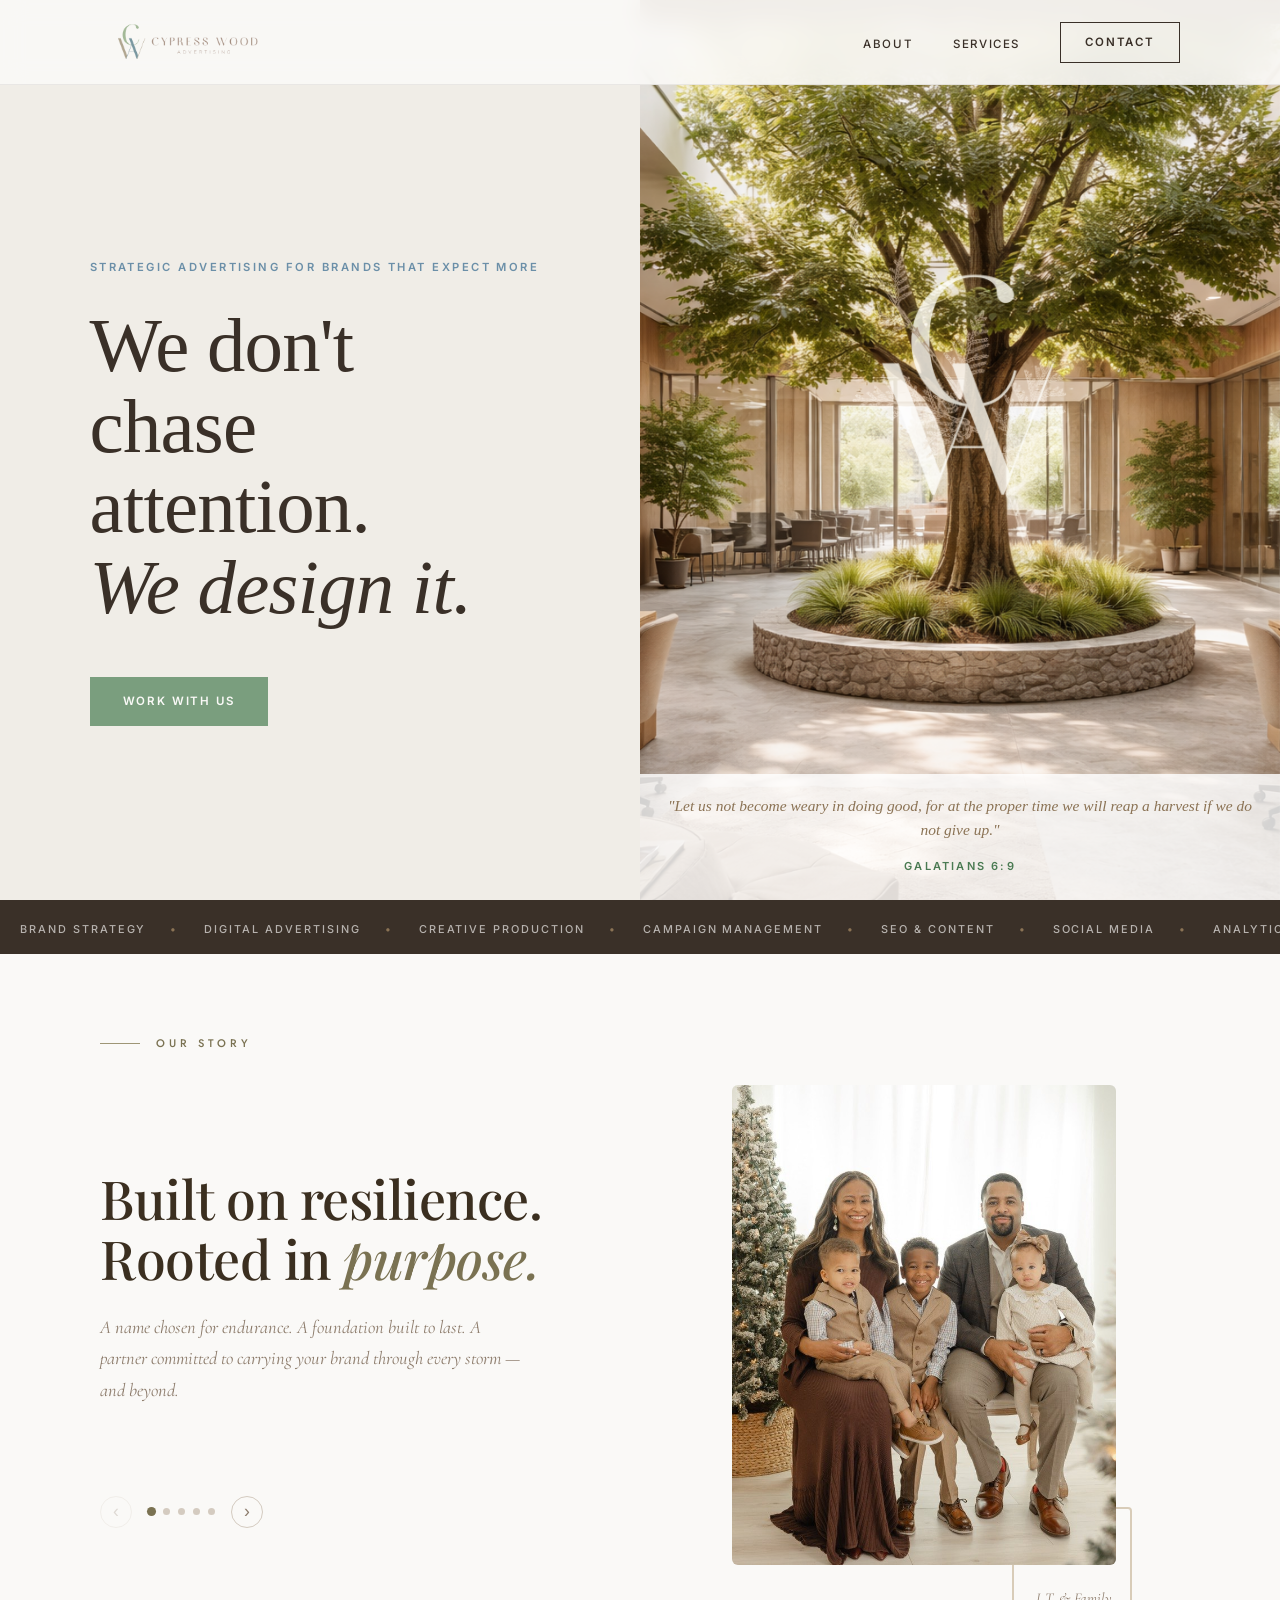
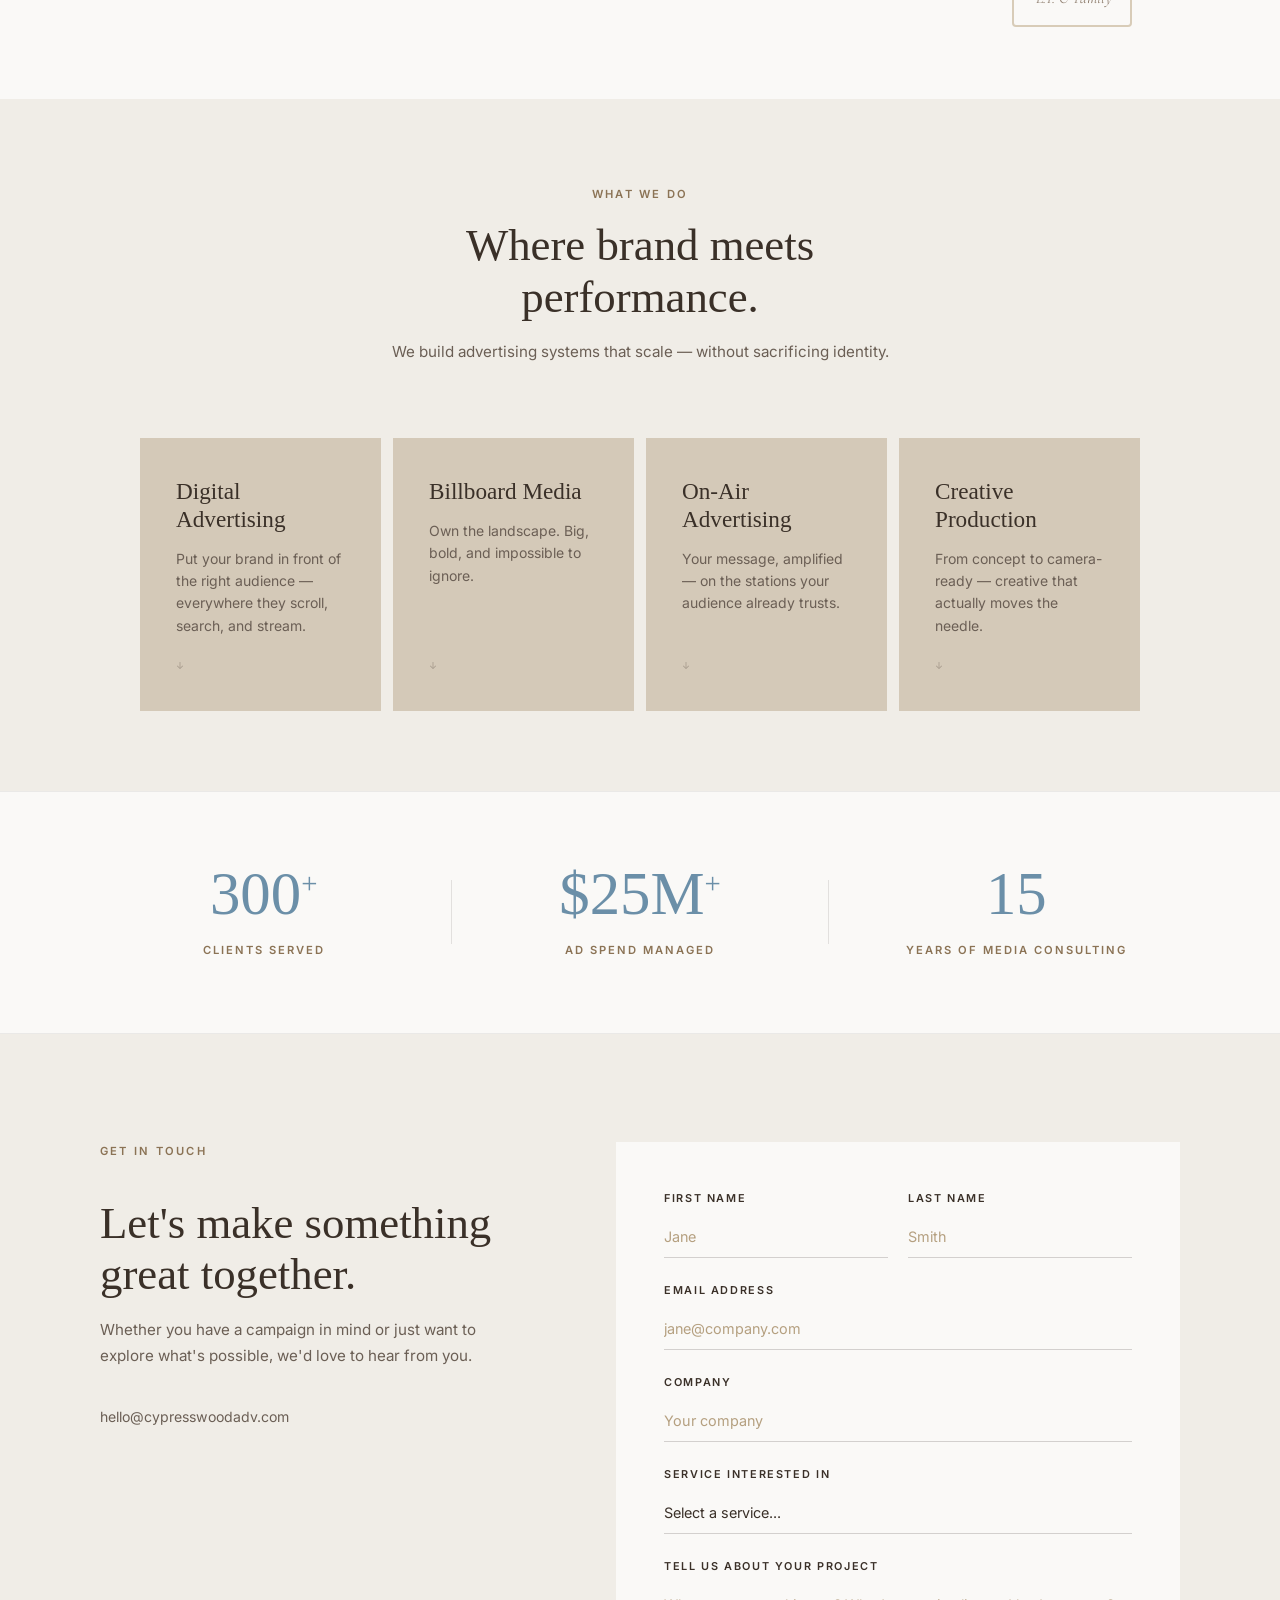
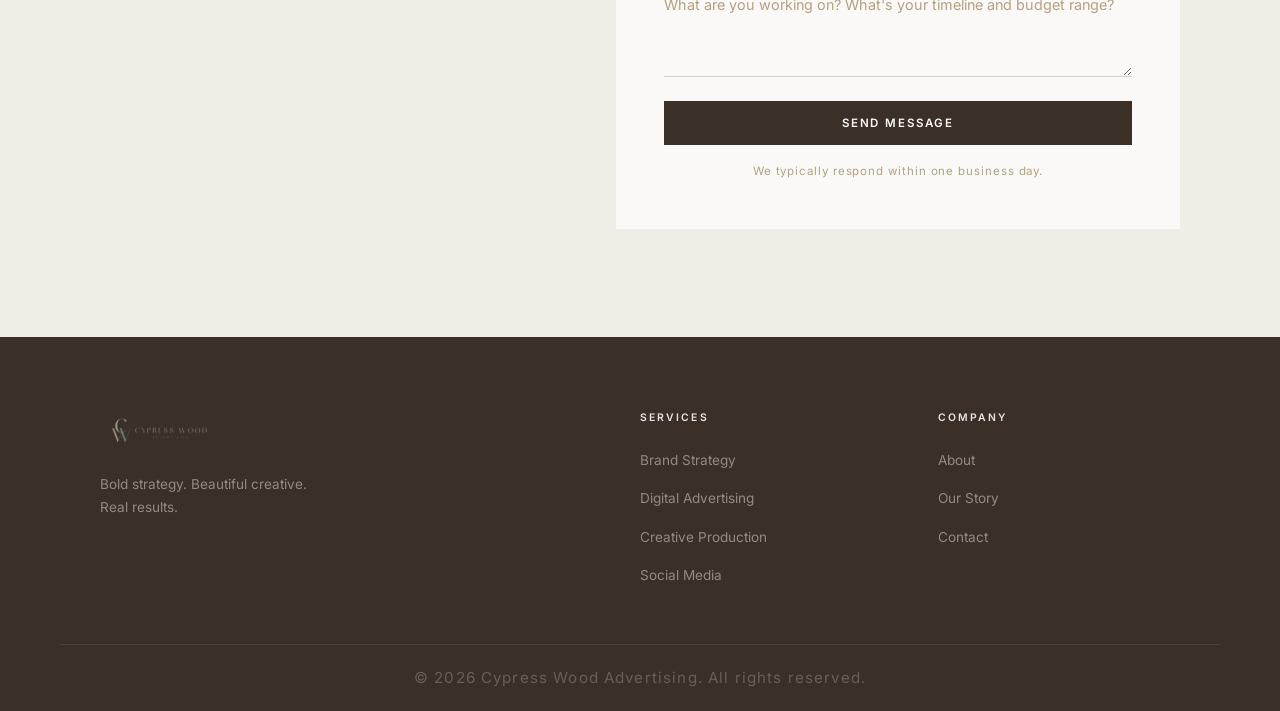
==== commit b2a1cff5: "Polish pass — animations, favicon, and social preview - Add scroll reveal animations (IntersectionOb" ====
--- a/index.html
+++ b/index.html
@@ -4,6 +4,27 @@
   <meta charset="UTF-8" />
   <meta name="viewport" content="width=device-width, initial-scale=1.0" />
   <title>Cypress Wood Advertising</title>
+  <link rel="icon" type="image/x-icon" href="assets/images/favicon.ico" />
+
+  <!-- SEO -->
+  <meta name="description" content="Cypress Wood Advertising delivers strategic digital, billboard, on-air, and creative advertising — built on resilience, designed for longevity." />
+  <meta name="author" content="Cypress Wood Advertising" />
+
+  <!-- Open Graph (iMessage, Slack, LinkedIn, Facebook) -->
+  <meta property="og:type"        content="website" />
+  <meta property="og:url"         content="https://www.cypresswoodadvertising.com/" />
+  <meta property="og:site_name"   content="Cypress Wood Advertising" />
+  <meta property="og:title"       content="Cypress Wood Advertising" />
+  <meta property="og:description" content="Strategic advertising built on resilience. Digital, billboard, on-air, and creative solutions designed to carry your brand forward." />
+  <meta property="og:image"       content="https://www.cypresswoodadvertising.com/assets/images/logo.png" />
+  <meta property="og:image:alt"   content="Cypress Wood Advertising logo" />
+
+  <!-- Twitter / X Card -->
+  <meta name="twitter:card"        content="summary" />
+  <meta name="twitter:title"       content="Cypress Wood Advertising" />
+  <meta name="twitter:description" content="Strategic advertising built on resilience. Digital, billboard, on-air, and creative solutions designed to carry your brand forward." />
+  <meta name="twitter:image"       content="https://www.cypresswoodadvertising.com/assets/images/logo.png" />
+
   <link rel="stylesheet" href="css/styles.css" />
   <link rel="preconnect" href="https://fonts.googleapis.com" />
   <link rel="preconnect" href="https://fonts.gstatic.com" crossorigin />
--- a/css/styles.css
+++ b/css/styles.css
@@ -1062,6 +1062,41 @@
 }
 
 /* ===========================
+   ANIMATIONS
+=========================== */
+
+/* Hero — page-load keyframes (above the fold, can't use IntersectionObserver) */
+@keyframes heroFadeUp {
+  from { opacity: 0; transform: translateY(16px); }
+  to   { opacity: 1; transform: translateY(0); }
+}
+
+@keyframes heroFadeIn {
+  from { opacity: 0; }
+  to   { opacity: 1; }
+}
+
+.hero-eyebrow {
+  animation: heroFadeUp 0.7s ease 0.15s both;
+}
+
+.hero h1 {
+  animation: heroFadeUp 0.9s ease 0.3s both;
+}
+
+.btn-hero {
+  animation: heroFadeUp 0.7s ease 0.55s both;
+}
+
+.hero-img {
+  animation: heroFadeIn 1.2s ease 0.05s both;
+}
+
+.hero-scripture {
+  animation: heroFadeIn 0.8s ease 0.75s both;
+}
+
+/* ===========================
    RESPONSIVE
 =========================== */
 @media (max-width: 960px) {
